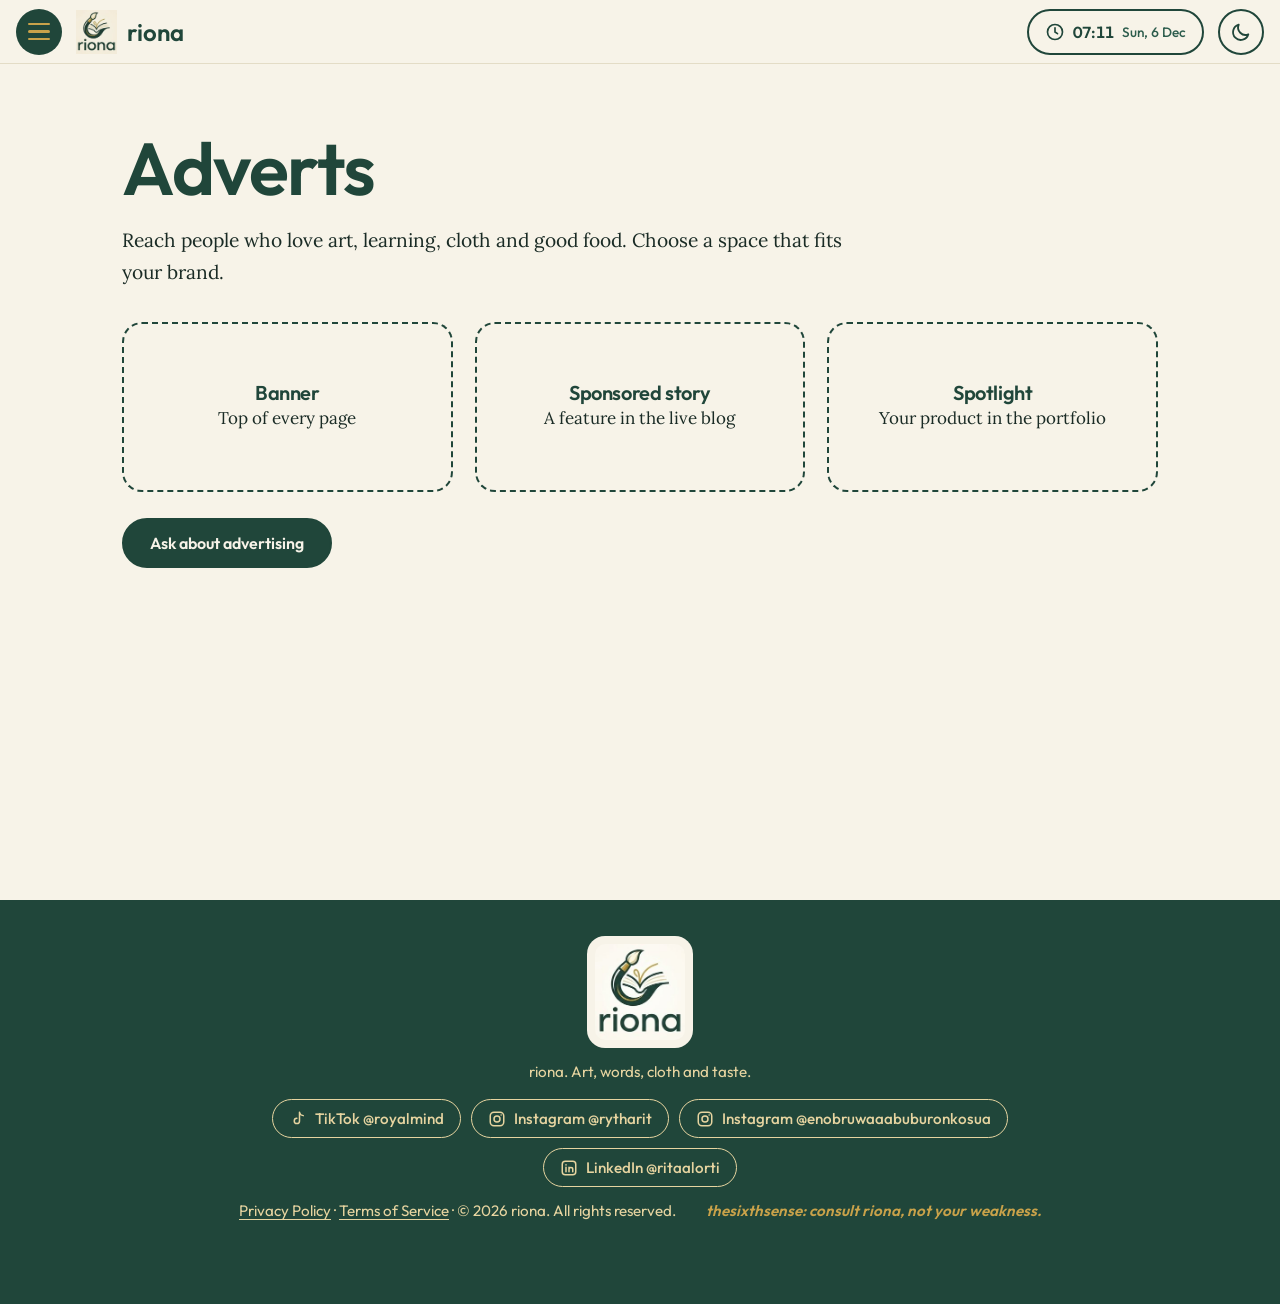
==== adverts.html @ 74b8e7fc "Add files via upload" ====
<!DOCTYPE html>
<html lang="en"><head><meta charset="utf-8">
<meta name="viewport" content="width=device-width, initial-scale=1, viewport-fit=cover">
<title>Adverts | riona</title>
<link rel="preconnect" href="https://fonts.googleapis.com"><link rel="preconnect" href="https://fonts.gstatic.com" crossorigin>
<link href="https://fonts.googleapis.com/css2?family=Outfit:wght@400;500;600;700&family=Lora:ital,wght@0,400;0,500;1,400&display=swap" rel="stylesheet">
<script>try{var t=localStorage.getItem("riona-theme")||(matchMedia("(prefers-color-scheme:dark)").matches?"dark":"light");document.documentElement.dataset.theme=t}catch(e){}</script>
<link rel="stylesheet" href="style.css"></head><body data-page="adverts"><header>
<button class="burger" id="bg" aria-label="Open menu" aria-expanded="false" aria-controls="nav"><i></i><i></i><i></i></button>
<a class="brand" href="index.html"><img src="assets/logo-mark.jpg" alt="">riona</a>
<button class="hclock" id="wc" aria-expanded="false" aria-controls="wp" aria-label="World date and time"><svg viewBox="0 0 24 24" aria-hidden="true"><circle cx="12" cy="12" r="9"/><path d="M12 7v5l3 2"/></svg><span id="ht"></span><span class="hd" id="hd"></span></button>
<button class="tmode" id="tm" aria-label="Switch to dark mode"><svg class="moon" viewBox="0 0 24 24" aria-hidden="true"><path d="M20 14.5A8 8 0 0 1 9.5 4 8.5 8.5 0 1 0 20 14.5Z"/></svg><svg class="sun" viewBox="0 0 24 24" aria-hidden="true"><circle cx="12" cy="12" r="4"/><path d="M12 2v2M12 20v2M2 12h2M20 12h2M4.9 4.9l1.4 1.4M17.7 17.7l1.4 1.4M4.9 19.1l1.4-1.4M17.7 6.3l1.4-1.4"/></svg></button>
</header>
<aside class="wpanel" id="wp" aria-label="World date and time"><h2>The world, right now</h2><div class="you"><span class="big" id="yt"></span><span class="meta" id="yd"></span></div><div class="cities" id="cg"></div></aside>

<nav id="nav" aria-label="Main menu"><div class="wrap">
<a href="index.html">Home</a>
<small>Learn and make</small>
<a href="art-education.html">Art &amp; education</a><a href="portfolio.html">Portfolio</a>
<small>Cloth and table</small>
<a href="textiles.html">Textiles</a><a href="food.html">Food &amp; delicacies</a>
<small>Stories and spirit</small>
<a href="live-blog.html">Live blog</a><a href="motivations.html">Motivations</a><a href="ai-content.html">AI content</a>
<small>Work with riona</small>
<a href="adverts.html">Adverts</a><a href="feedback.html">Feedback</a>
</div></nav>
<main><section class="view on" id="adverts"><div class="in"><h1>Adverts</h1>
<p class="lede">Reach people who love art, learning, cloth and good food. Choose a space that fits your brand.</p>
<div class="grid"><div class="ad"><div><h3>Banner</h3><p>Top of every page</p></div></div>
<div class="ad"><div><h3>Sponsored story</h3><p>A feature in the live blog</p></div></div>
<div class="ad"><div><h3>Spotlight</h3><p>Your product in the portfolio</p></div></div></div>
<div class="row"><a class="btn" href="feedback.html">Ask about advertising</a></div></div></section></main></main>
<footer><img src="assets/logo-mark.jpg" alt="riona logo"><p>riona. Art, words, cloth and taste.</p>
<div class="social" aria-label="Find us online"><a href="https://www.tiktok.com/@royalmind" target="_blank" rel="noopener noreferrer"><svg viewBox="0 0 24 24" aria-hidden="true"><path d="M14 3v11.5a3.5 3.5 0 1 1-3.5-3.5M14 3c.4 2.6 2 4.2 5 4.5"/></svg>TikTok @royalmind</a><a href="https://www.instagram.com/rytharit/" target="_blank" rel="noopener noreferrer"><svg viewBox="0 0 24 24" aria-hidden="true"><rect x="3" y="3" width="18" height="18" rx="5"/><circle cx="12" cy="12" r="4"/><path d="M17.5 6.5h.01"/></svg>Instagram @rytharit</a><a href="https://www.instagram.com/enobruwaaabuburonkosua/" target="_blank" rel="noopener noreferrer"><svg viewBox="0 0 24 24" aria-hidden="true"><rect x="3" y="3" width="18" height="18" rx="5"/><circle cx="12" cy="12" r="4"/><path d="M17.5 6.5h.01"/></svg>Instagram @enobruwaaabuburonkosua</a><a href="https://www.linkedin.com/in/ritaalorti" target="_blank" rel="noopener noreferrer"><svg viewBox="0 0 24 24" aria-hidden="true"><rect x="3" y="3" width="18" height="18" rx="4"/><path d="M8 11v6M8 7.5v.5M12 17v-6M12 13.5c0-3 5-3 5 0V17"/></svg>LinkedIn @ritaalorti</a></div>
<div class="fbar"><span><a href="privacy.html">Privacy Policy</a> &middot; <a href="terms.html">Terms of Service</a> &middot; &copy; 2026 riona. All rights reserved.</span><span class="sig">thesixthsense: consult riona, not your weakness.</span></div></footer>
<script src="script.js"></script></body></html>
---- style.css ----
:root{--green:#20463a;--green2:#2c5c4c;--gold:#c9a24a;--gold2:#e6d4a0;--cream:#f7f3e8;--paper:#fcfaf3;--ink:#1a2b25;color-scheme:light;
--sans:'Outfit',system-ui,sans-serif;--serif:'Lora',Georgia,serif}
*{box-sizing:border-box;margin:0}
html{scroll-behavior:smooth;scroll-padding-top:calc(72px + env(safe-area-inset-top,0px))}
body{background:var(--bg);color:var(--ink);font:17px/1.65 var(--serif);padding-top:env(safe-area-inset-top,0px);padding-bottom:env(safe-area-inset-bottom,0px)}
h1,h2,h3,.sans{font-family:var(--sans);color:var(--gt);letter-spacing:-.02em;line-height:1.1}
h1{font-size:clamp(2.4rem,7vw,4.6rem);font-weight:600}h2{font-size:clamp(1.9rem,4.5vw,3rem);font-weight:600}h3{font-size:1.25rem;font-weight:600}
p{max-width:62ch}a{color:inherit}
:focus-visible{outline:3px solid var(--gold);outline-offset:3px}
header{position:fixed;inset:0 0 auto 0;z-index:20;height:calc(64px + env(safe-area-inset-top,0px));padding-top:env(safe-area-inset-top,0px);background:var(--hbg);backdrop-filter:blur(8px);border-bottom:1px solid var(--line);display:flex;align-items:center;gap:14px;padding-inline:max(16px,env(safe-area-inset-left,0px)) 16px}
.burger{width:46px;height:46px;border:0;border-radius:50%;background:var(--green);cursor:pointer;display:grid;place-content:center;gap:5px}
.burger i{display:block;width:22px;height:2.5px;background:var(--gold);border-radius:2px;transition:.25s}
.burger[aria-expanded=true] i:nth-child(1){transform:translateY(7.5px) rotate(45deg)}.burger[aria-expanded=true] i:nth-child(2){opacity:0}.burger[aria-expanded=true] i:nth-child(3){transform:translateY(-7.5px) rotate(-45deg)}
.brand{display:flex;align-items:center;gap:10px;text-decoration:none;font:600 1.5rem var(--sans);color:var(--gt)}
.brand img{height:44px;mix-blend-mode:multiply}
nav{position:fixed;inset:0;z-index:15;background:var(--green);color:var(--cream);padding:calc(86px + env(safe-area-inset-top,0px)) 24px 32px;overflow:auto;transform:translateX(-102%);transition:transform .45s cubic-bezier(.7,0,.2,1);visibility:hidden}
nav.open{transform:none;visibility:visible}
nav .wrap{max-width:760px;margin:auto;display:grid;gap:6px}
nav small{font:500 .95rem var(--sans);color:var(--gold);margin:18px 0 2px;display:block}
nav a{font:500 clamp(1.5rem,5vw,2.3rem) var(--sans);text-decoration:none;padding:4px 0;display:flex;align-items:center;gap:14px;color:var(--cream);width:max-content;max-width:100%}
nav a::before{content:"";width:0;height:3px;background:var(--gold);border-radius:3px;transition:width .25s}
nav a:hover::before,nav a[aria-current=page]::before{width:34px}
nav a[aria-current=page]{color:var(--gold2)}
main{min-height:100vh}
.view{display:none;padding:calc(64px + env(safe-area-inset-top,0px)) 0 0}.view.on{display:block}
.in{max-width:1080px;margin:auto;padding:64px 22px}
.lede{font-size:1.2rem;margin-top:16px}
.hero{display:grid;grid-template-columns:1.05fr 1fr;gap:20px;align-items:center;min-height:calc(100vh - 64px)}
.hero .logo{width:100%;mix-blend-mode:multiply}
.btn{display:inline-block;font:600 1rem var(--sans);padding:13px 26px;border-radius:40px;background:var(--green);color:var(--cream);border:2px solid var(--green);text-decoration:none;cursor:pointer;transition:.2s}
.btn:hover{background:var(--gold);border-color:var(--gold);color:var(--green)}
.btn.o{background:none;color:var(--gt)}.btn.o:hover{background:var(--green);color:var(--cream)}
.row{display:flex;gap:12px;flex-wrap:wrap;margin-top:26px}
.paths{display:grid;gap:0;margin-top:36px}
.paths a{display:grid;grid-template-columns:minmax(150px,230px) 1fr auto;gap:16px;align-items:baseline;padding:20px 4px;border-top:1.5px solid var(--gt);text-decoration:none;transition:.25s}
.paths a:last-child{border-bottom:1.5px solid var(--gt)}
.paths a:hover{background:var(--green);color:var(--cream);padding-inline:18px}
.paths a:hover b,.paths a:hover span{color:var(--gold)}
.paths b{font:600 1.35rem var(--sans);color:var(--gt)}.paths span{font:500 1.1rem var(--sans);color:var(--gold)}
.band{background:var(--green);color:var(--cream)}.band h2,.band h3{color:var(--cream)}.band .lede{color:var(--gold2)}
.gold{background:var(--gold);color:var(--green);--gt:#20463a;--g2t:#2c5c4c}
.swoosh{display:block;width:100%;height:70px;margin-bottom:-1px}
.grid{display:grid;grid-template-columns:repeat(auto-fit,minmax(240px,1fr));gap:22px;margin-top:34px}
.box{background:var(--paper);border:1.5px solid var(--gt);border-radius:26px 26px 26px 4px;padding:24px}
.box p{margin-top:8px;font-size:.98rem}
.pill{display:inline-block;font:500 .85rem var(--sans);padding:3px 12px;border-radius:20px;background:var(--gold2);color:var(--green);margin-bottom:10px}
.chips{display:flex;gap:10px;flex-wrap:wrap;margin-top:28px}
.chip{font:500 .98rem var(--sans);padding:8px 18px;border-radius:30px;border:1.5px solid var(--gt);background:none;color:var(--gt);cursor:pointer}
.chip[aria-pressed=true]{background:var(--green);color:var(--gold)}
.tile{aspect-ratio:1;border-radius:4px 40px 4px 40px;display:flex;align-items:flex-end;padding:18px;font:600 1.15rem var(--sans);color:var(--cream);position:relative;overflow:hidden}
.tile.hide{display:none}
.t1{background:radial-gradient(circle at 70% 30%,var(--gold) 0 18%,transparent 19%),var(--green)}
.t2{background:repeating-linear-gradient(45deg,var(--green) 0 14px,var(--green2) 14px 28px)}
.t3{background:radial-gradient(circle at 30% 70%,var(--gold2) 0 22%,transparent 23%),var(--gold);color:var(--green)}
.t4{background:linear-gradient(135deg,var(--gold) 0 50%,var(--green) 50%)}
.t5{background:repeating-linear-gradient(90deg,var(--gold) 0 10px,var(--green) 10px 30px,var(--gold2) 30px 36px,var(--green) 36px 56px)}
.t6{background:radial-gradient(ellipse at 50% 120%,var(--gold) 0 40%,transparent 41%),var(--green2)}
.sw{height:150px;border-radius:20px 20px 4px 4px}
.live{display:inline-flex;align-items:center;gap:8px;font:600 .95rem var(--sans);color:var(--green);background:var(--gold2);padding:5px 14px;border-radius:30px}
.live::before{content:"";width:10px;height:10px;border-radius:50%;background:#c0392b;animation:p 1.4s infinite}
@keyframes p{50%{opacity:.25;transform:scale(1.5)}}
.post{border-left:4px solid var(--gold);padding:4px 0 4px 20px;margin-top:26px}
.post time{font:500 .9rem var(--sans);color:var(--g2t)}.post p{margin-top:4px}
input,textarea{width:100%;font:inherit;padding:13px 16px;border:1.5px solid var(--gt);border-radius:14px;background:var(--paper);color:var(--ink);margin-top:10px}
label{font:500 1rem var(--sans);color:var(--gt);display:block;margin-top:18px}
.stars{display:flex;gap:6px;margin-top:10px}.stars button{font-size:2rem;line-height:1;background:none;border:0;cursor:pointer;color:#cdbf94}.stars button.on{color:var(--gold)}
.quote{font:500 clamp(1.7rem,4.6vw,3.1rem)/1.2 var(--sans);color:var(--cream);max-width:20ch;min-height:5.5em;margin-top:12px}
.out{margin-top:22px;font:500 1.2rem/1.5 var(--serif);font-style:italic;max-width:56ch}
select{font:inherit;padding:12px 16px;border:1.5px solid var(--gt);border-radius:14px;background:var(--paper);color:var(--ink)}
.ad{border:2px dashed var(--gt);border-radius:20px;padding:28px;display:grid;place-items:center;text-align:center;min-height:170px}
footer{background:var(--green);color:var(--gold2);text-align:center;padding:36px 22px calc(36px + env(safe-area-inset-bottom,0px));font:400 .95rem var(--sans)}
footer img{height:112px;width:auto;border-radius:18px;background:var(--cream);padding:8px;margin-bottom:10px}
@media(max-width:760px){.hero{grid-template-columns:1fr;text-align:left;padding-top:20px}.hero .logo{order:-1;max-width:420px}.paths a{grid-template-columns:1fr auto}.paths a p{grid-column:1/-1}}
@media(prefers-reduced-motion:reduce){*{animation:none!important;transition:none!important;scroll-behavior:auto!important}}

.prod{background:var(--paper);border:1.5px solid var(--gt);border-radius:26px 26px 26px 4px;overflow:hidden;display:flex;flex-direction:column}
.prod .sw{border-radius:0;height:120px}.prod div.b{padding:18px 20px 20px;display:grid;gap:6px;flex:1;align-content:start}
.prod .pr{font:600 1.2rem var(--sans);color:var(--g2t)}.prod p{font-size:.95rem}.prod .btn{margin-top:8px;padding:10px 20px;font-size:.95rem;justify-self:start}
.shop{margin-top:56px}.shop h2{font-size:clamp(1.6rem,3.5vw,2.2rem)}
#cartbtn{position:fixed;right:max(16px,env(safe-area-inset-right,0px));bottom:calc(16px + env(safe-area-inset-bottom,0px));z-index:12;border:0;border-radius:40px;background:var(--gold);color:var(--gt);font:600 1rem var(--sans);padding:14px 22px;cursor:pointer;box-shadow:0 6px 20px rgba(32,70,58,.35)}
#cart{position:fixed;inset:0 0 0 auto;width:min(420px,100%);z-index:30;background:var(--paper);border-left:3px solid var(--gt);padding:calc(24px + env(safe-area-inset-top,0px)) 22px 24px;transform:translateX(104%);transition:transform .35s;overflow:auto;visibility:hidden}
#cart.open{transform:none;visibility:visible}
#cart li{list-style:none;display:flex;justify-content:space-between;gap:10px;padding:10px 0;border-bottom:1px solid var(--line);font:500 1rem var(--sans)}
#cart li button{border:0;background:none;color:var(--gt);cursor:pointer;font:600 1rem var(--sans)}
#cart ul{padding:0;margin:16px 0}.tot{font:600 1.3rem var(--sans);color:var(--gt);margin-bottom:16px}

.vid{margin-top:34px;max-width:900px}.vid video{width:100%;display:block;border-radius:26px 26px 26px 4px;border:3px solid var(--gt);background:var(--green);aspect-ratio:16/9}
.vid .cap{font-weight:500;color:var(--g2t);margin-top:10px;font-size:.98rem}

.feature{display:grid;grid-template-columns:1fr 1fr;gap:34px;align-items:center;margin-top:40px;padding:26px;background:var(--paper);border:2px solid var(--gt);border-radius:34px 34px 34px 6px}
.feature figure{margin:0}.feature img{width:100%;height:auto;display:block;border-radius:22px;border:1.5px solid var(--line);background:#fff}
.feature h2{margin:4px 0 4px}.feature .by{font-weight:600;color:var(--gold);margin-bottom:14px;filter:brightness(.8)}
.feature blockquote{font:italic 1.15rem/1.5 var(--serif);border-left:4px solid var(--gold);padding-left:16px;margin:0 0 16px;color:var(--gt)}
.feature p+p{margin-top:12px}
@media(max-width:760px){.feature{grid-template-columns:1fr;padding:18px}}

.strip{height:16px;margin:26px 0 22px;border-radius:3px;background:repeating-linear-gradient(90deg,var(--green) 0 36px,var(--gold) 36px 48px,#7a1f1f 48px 60px,var(--gold) 60px 72px,var(--green) 72px 108px,var(--cream) 108px 114px)}
.strip.thin{height:8px;margin:30px 0 0}
.manifesto{font-weight:600;font-size:clamp(2rem,6vw,4rem);line-height:1.05;letter-spacing:-.03em;color:var(--gt);margin-bottom:18px}
.manifesto em{font-style:normal;color:var(--gold);filter:brightness(.82);border-bottom:6px solid #7a1f1f;padding-bottom:2px}
.manifesto.sm{font-size:clamp(1.3rem,2.6vw,1.7rem);line-height:1.2;margin:6px 0 14px;letter-spacing:-.02em}.manifesto.sm em{border-bottom-width:4px}
.strip{margin-bottom:0}
.feature.rev figure{order:2}.feature.rev img{max-height:640px;object-fit:cover;object-position:top}
@media(max-width:760px){.feature.rev figure{order:0}}

/* animated tagline */
.tag{background:var(--green);color:var(--cream);overflow:hidden;position:relative}
.tag::before,.tag::after{content:"";position:absolute;left:50%;top:50%;border-radius:50%;pointer-events:none}
.tag::before{width:560px;height:560px;margin:-280px 0 0 -280px;border:2px dashed rgba(201,162,74,.35);animation:spin 70s linear infinite}
.tag::after{width:380px;height:380px;margin:-190px 0 0 -190px;border:1.5px solid rgba(230,212,160,.25);animation:spin 45s linear infinite reverse}
.tag .in{position:relative;text-align:center;padding:92px 22px;z-index:1}
.tagline{display:flex;justify-content:center;align-items:flex-end;gap:clamp(20px,6vw,70px);flex-wrap:wrap}
.tagline .w{display:grid;justify-items:center;gap:14px}
.tagline svg{width:clamp(72px,12vw,118px);height:auto;overflow:visible}
.tagline b{font:600 clamp(2.2rem,7vw,4.6rem)/1 var(--sans);letter-spacing:-.03em;color:var(--cream)}
.tagline .w:nth-child(3) b{color:var(--gold)}
.tag .sub{font:500 clamp(1.2rem,3vw,1.9rem)/1.35 var(--sans);color:var(--gold2);margin:34px auto 0;max-width:30ch}
.tag .sub em{font-style:normal;color:var(--gold);position:relative;white-space:nowrap}
.tag .sub em::after{content:"";position:absolute;left:0;right:0;bottom:-7px;height:4px;border-radius:3px;background:var(--gold);transform:scaleX(0);transform-origin:left}
.tag svg .g{stroke:var(--gold);stroke-width:7;stroke-linecap:round;fill:none}
.tag svg .cr{fill:var(--cream)}.tag svg .pet{fill:var(--gold)}
.tag svg .pg{fill:var(--cream);stroke:var(--gold);stroke-width:3;stroke-linejoin:round}
.js .tag .rv{opacity:0;transform:translateY(28px)}
.js .tag .d{stroke-dasharray:1;stroke-dashoffset:1}
.js .tag .pop,.js .tag .pet{transform:scale(0);transform-box:fill-box;transform-origin:50% 100%}
.js .tag .pop{transform-origin:50% 50%}
.js .tag .pg{transform:scaleX(0);transform-box:fill-box}
.js .tag .pg.l{transform-origin:100% 50%}.js .tag .pg.r{transform-origin:0 50%}
.js .tag.go .rv{animation:rise .9s cubic-bezier(.2,.7,.2,1) forwards;animation-delay:calc(var(--d,0)*1ms)}
.js .tag.go .d{animation:draw 1s ease-in-out forwards;animation-delay:calc(var(--d,0)*1ms)}
.js .tag.go .pop,.js .tag.go .pet{animation:pop .6s cubic-bezier(.3,1.5,.5,1) forwards;animation-delay:calc(var(--d,0)*1ms)}
.js .tag.go .pg{animation:page .7s cubic-bezier(.2,.8,.3,1) forwards;animation-delay:calc(var(--d,0)*1ms)}
.js .tag.go .sub em::after{animation:under .8s ease forwards 2.4s}
.js .tag.go .bloom{transform-origin:50% 100%;animation:sway 4.5s ease-in-out 3s infinite alternate}
@keyframes rise{to{opacity:1;transform:none}}@keyframes draw{to{stroke-dashoffset:0}}@keyframes pop{to{transform:scale(1)}}
@keyframes page{to{transform:scaleX(1)}}@keyframes under{to{transform:scaleX(1)}}@keyframes spin{to{transform:rotate(360deg)}}
@keyframes sway{from{transform:rotate(-4deg)}to{transform:rotate(4deg)}}
/* hero entrance */
.js .hero>div>*,.js .hero .logo{opacity:0;transform:translateY(22px);animation:rise .9s cubic-bezier(.2,.7,.2,1) forwards}
.js .hero>div>*:nth-child(1){animation-delay:.1s}.js .hero>div>*:nth-child(2){animation-delay:.3s}.js .hero>div>*:nth-child(3){animation-delay:.5s}.js .hero .logo{animation-delay:.35s}
@media(prefers-reduced-motion:reduce){.js .tag .rv,.js .hero>div>*,.js .hero .logo{opacity:1!important;transform:none!important}
.js .tag .d{stroke-dashoffset:0!important}.js .tag .pop,.js .tag .pet{transform:scale(1)!important}.js .tag .pg{transform:none!important}.js .tag .sub em::after{transform:none!important}}
.tag svg .gf{fill:var(--gold)}.tag svg .bp{stroke:var(--gold);stroke-width:2}.tag svg .dk{stroke:var(--green);stroke-width:2;fill:none}.tag svg .br.pop{transform-origin:50% 50%}

/* theme variables */
:root{--bg:#f7f3e8;--hbg:rgba(247,243,232,.94);--line:#e3dcc6;--gt:#20463a;--g2t:#2c5c4c}
:root[data-theme=dark]{color-scheme:dark;--bg:#101a16;--hbg:rgba(16,26,22,.94);--paper:#1a2923;--ink:#ebe6d6;--line:#2d4037;--gt:#e6d4a0;--g2t:#cdb877}
:root[data-theme=dark] .hero .logo,:root[data-theme=dark] .brand img{mix-blend-mode:normal;border-radius:22px}
:root[data-theme=dark] .brand img{border-radius:10px}
:root{transition:background-color .3s}body,header,.box,.prod,.feature,input,textarea{transition:background-color .3s,color .3s,border-color .3s}
.tmode{margin-left:auto;width:46px;height:46px;border-radius:50%;border:2px solid var(--gt);background:none;color:var(--gt);cursor:pointer;display:grid;place-items:center}
.tmode svg{width:22px;height:22px;fill:none;stroke:currentColor;stroke-width:2;stroke-linecap:round;stroke-linejoin:round}
.tmode .sun{display:none}:root[data-theme=dark] .tmode .sun{display:block}:root[data-theme=dark] .tmode .moon{display:none}
.tmode:hover{background:var(--gold);border-color:var(--gold);color:#20463a}
/* world clock */
.clock{background:var(--paper);border-top:1.5px solid var(--line)}.clock .in{padding:54px 22px}
.clock h2{font-size:clamp(1.6rem,3.5vw,2.2rem)}
.you{display:flex;flex-wrap:wrap;align-items:baseline;gap:6px 22px;margin-top:16px}
.you .big{font:600 clamp(2.4rem,7vw,3.8rem)/1 var(--sans);color:var(--gt);font-variant-numeric:tabular-nums;letter-spacing:-.02em}
.you .meta{font:500 1.05rem var(--sans);color:var(--g2t)}
.cities{display:grid;grid-template-columns:repeat(auto-fit,minmax(160px,1fr));gap:14px;margin-top:26px}
.city{border:1.5px solid var(--line);border-radius:18px 18px 18px 4px;padding:14px 16px;background:var(--bg)}
.city b{font:600 1.05rem var(--sans);color:var(--gt);display:block}
.city .t{font:600 1.6rem/1.2 var(--sans);color:var(--ink);font-variant-numeric:tabular-nums}
.city .d{font:500 .88rem var(--sans);color:var(--g2t);display:flex;align-items:center;gap:7px}
.city .d i{width:9px;height:9px;border-radius:50%;background:var(--gold)}.city.night .d i{background:transparent;border:2px solid var(--g2t);box-shadow:inset -3px -1px 0 var(--g2t)}
.feature .pair{display:grid;grid-template-columns:1fr 1fr;gap:12px;margin:0}
.pair div{text-align:center}.pair img{width:100%;height:auto;aspect-ratio:1;object-fit:cover;border:0;background:none;border-radius:0;filter:drop-shadow(0 6px 10px rgba(0,0,0,.28))}
.pair figcaption{font:500 .9rem var(--sans);color:var(--g2t);margin-top:4px}
@media(max-width:760px){.feature .pair{gap:8px}}

.hclock{margin-left:auto;display:flex;align-items:center;gap:8px;height:46px;padding:0 16px;border-radius:30px;border:2px solid var(--gt);background:none;color:var(--gt);cursor:pointer;font:600 1rem var(--sans);font-variant-numeric:tabular-nums}
.hclock svg{width:20px;height:20px;fill:none;stroke:currentColor;stroke-width:2;stroke-linecap:round}
.hclock .hd{font-weight:500;font-size:.85rem;color:var(--g2t)}.hclock:hover{background:var(--gold);border-color:var(--gold);color:#20463a}.hclock:hover .hd{color:#20463a}
.tmode{margin-left:0}
.wpanel{position:fixed;z-index:25;top:calc(70px + env(safe-area-inset-top,0px));right:max(12px,env(safe-area-inset-right,0px));width:min(440px,calc(100vw - 24px));max-height:calc(100vh - 92px);overflow:auto;background:var(--paper);border:2px solid var(--gt);border-radius:24px 24px 24px 6px;padding:18px 18px 20px;box-shadow:0 14px 40px rgba(0,0,0,.3);display:none}
.wpanel.open{display:block}.wpanel h2{font-size:1.3rem}.wpanel .you .big{font-size:2.3rem}.wpanel .you .meta{font-size:.95rem}
.wpanel .cities{grid-template-columns:1fr 1fr;margin-top:16px}.wpanel .city .t{font-size:1.3rem}
@media(max-width:560px){.hclock .hd{display:none}.hclock{padding:0 12px}}
.fbar{display:flex;justify-content:center;align-items:center;gap:8px 30px;flex-wrap:wrap;margin-top:14px;font:400 .95rem var(--sans)}
.fbar a{color:var(--gold2);text-underline-offset:3px}.fbar .sig{color:var(--gold);font-weight:600;font-style:italic}
.legal{max-width:760px}.legal h2{font-size:1.35rem;margin-top:30px}.legal p,.legal ul{margin-top:10px}.legal ul{padding-left:22px;max-width:62ch}.legal li{margin-top:6px}.upd{color:var(--g2t);margin-top:8px;font-weight:500}
footer p{margin-inline:auto}footer{padding-bottom:calc(84px + env(safe-area-inset-bottom,0px))}

/* social links */
.social{display:flex;flex-wrap:wrap;justify-content:center;gap:10px;margin:18px auto 4px;max-width:900px}
.social a{display:inline-flex;align-items:center;gap:8px;padding:9px 16px;border:1.5px solid var(--gold2);border-radius:30px;color:var(--gold2);text-decoration:none;font:500 .95rem var(--sans);transition:.2s}
.social a:hover{background:var(--gold);color:#20463a;border-color:var(--gold)}
.social svg{width:18px;height:18px;flex:none;fill:none;stroke:currentColor;stroke-width:2;stroke-linecap:round;stroke-linejoin:round}
/* animated motto */
.six{background:var(--gold);color:#20463a;overflow:hidden;text-align:center}.six .in{padding:84px 22px}
.eye{width:clamp(110px,18vw,150px);margin:0 auto 18px}.eye svg{width:100%;overflow:visible}
.eye .r{fill:none;stroke:#20463a;stroke-width:2;transform-origin:60px 60px;opacity:0}
.eye .lid{fill:none;stroke:#20463a;stroke-width:5;stroke-linecap:round;stroke-linejoin:round}
.eye .iris{fill:#20463a}.eye .pup{fill:var(--gold)}
.six .sw{font:700 clamp(2.4rem,9vw,6rem)/1 var(--sans);letter-spacing:-.04em;color:#20463a;display:flex;justify-content:center;flex-wrap:wrap}
.six .sw span{display:inline-block}
.six .mot{font:500 clamp(1.4rem,4vw,2.5rem)/1.3 var(--sans);margin:18px auto 0;max-width:24ch}
.six .mot em{font-style:normal;font-weight:700;position:relative;white-space:nowrap}
.six .mot em::after,.six .mot s::after{content:"";position:absolute;left:0;right:0;height:4px;background:#7a1f1f;border-radius:3px;transform:scaleX(0);transform-origin:left}
.six .mot em::after{bottom:-4px}.six .mot s{text-decoration:none;position:relative;white-space:nowrap}.six .mot s::after{top:52%;left:-3%;right:-3%}
.js .six .sw span,.js .six .rv{opacity:0;transform:translateY(34px)}
.js .six .lid{stroke-dasharray:1;stroke-dashoffset:1}
.js .six .iris,.js .six .pup{transform:scale(0);transform-box:fill-box;transform-origin:50% 50%}
.js .six.go .sw span,.js .six.go .rv{animation:rise .7s cubic-bezier(.2,.7,.2,1) forwards;animation-delay:calc(var(--d,0)*1ms)}
.js .six.go .lid{animation:draw 1.1s ease-in-out forwards}
.js .six.go .iris{animation:pop .6s cubic-bezier(.3,1.5,.5,1) 1s forwards}.js .six.go .pup{animation:pop .5s cubic-bezier(.3,1.5,.5,1) 1.3s forwards}
.js .six.go .r{animation:ring 3.2s ease-out infinite;animation-delay:calc(1.6s + var(--d,0)*1s)}
.js .six.go .mot em::after{animation:under .7s ease forwards 2.8s}.js .six.go .mot s::after{animation:under .6s ease forwards 3.3s}.js .six.go .mot s{animation:dim .6s ease forwards 3.3s}
@keyframes ring{0%{transform:scale(1);opacity:.7}100%{transform:scale(3.6);opacity:0}}@keyframes dim{to{opacity:.55}}
@media(prefers-reduced-motion:reduce){.js .six .sw span,.js .six .rv{opacity:1!important;transform:none!important}.js .six .lid{stroke-dashoffset:0!important}.js .six .iris,.js .six .pup{transform:none!important}.js .six .mot em::after,.js .six .mot s::after{transform:none!important}.js .six .r{display:none}}
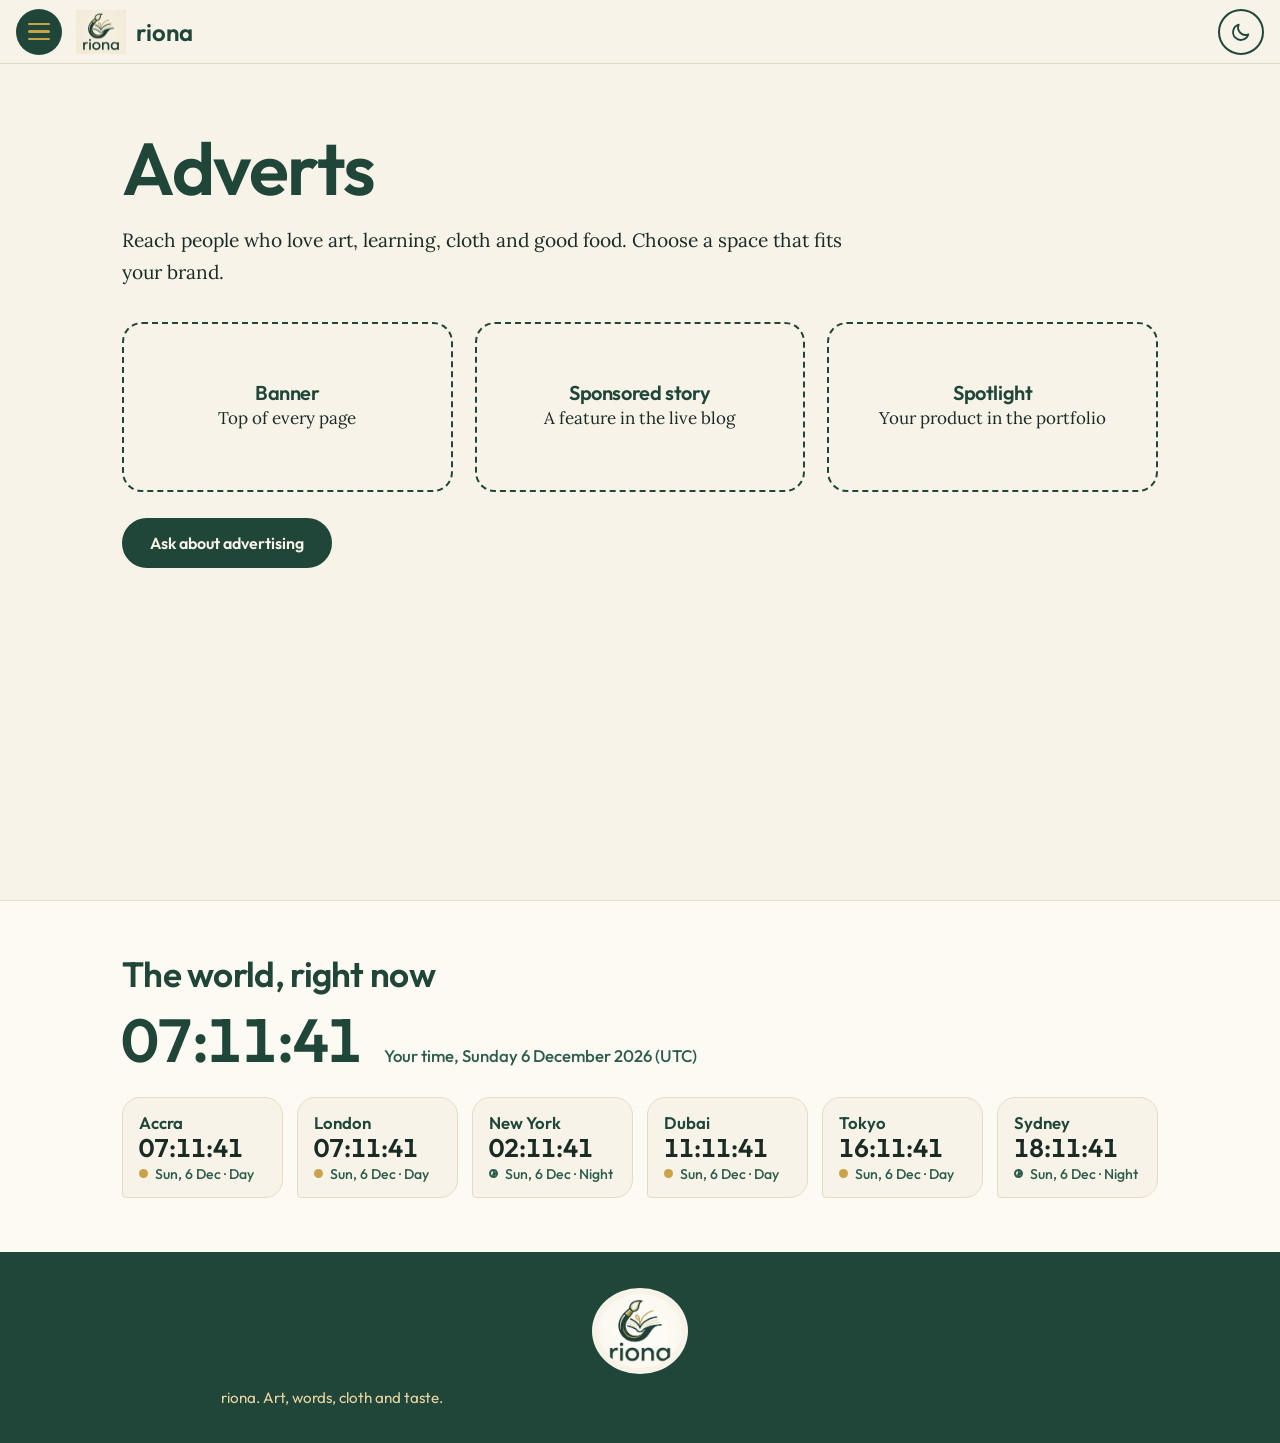
==== commit 9ec144a6: "Add files via upload" ====
--- a/adverts.html
+++ b/adverts.html
@@ -8,11 +8,8 @@
 <link rel="stylesheet" href="style.css"></head><body data-page="adverts"><header>
 <button class="burger" id="bg" aria-label="Open menu" aria-expanded="false" aria-controls="nav"><i></i><i></i><i></i></button>
 <a class="brand" href="index.html"><img src="assets/logo-mark.jpg" alt="">riona</a>
-<button class="hclock" id="wc" aria-expanded="false" aria-controls="wp" aria-label="World date and time"><svg viewBox="0 0 24 24" aria-hidden="true"><circle cx="12" cy="12" r="9"/><path d="M12 7v5l3 2"/></svg><span id="ht"></span><span class="hd" id="hd"></span></button>
 <button class="tmode" id="tm" aria-label="Switch to dark mode"><svg class="moon" viewBox="0 0 24 24" aria-hidden="true"><path d="M20 14.5A8 8 0 0 1 9.5 4 8.5 8.5 0 1 0 20 14.5Z"/></svg><svg class="sun" viewBox="0 0 24 24" aria-hidden="true"><circle cx="12" cy="12" r="4"/><path d="M12 2v2M12 20v2M2 12h2M20 12h2M4.9 4.9l1.4 1.4M17.7 17.7l1.4 1.4M4.9 19.1l1.4-1.4M17.7 6.3l1.4-1.4"/></svg></button>
 </header>
-<aside class="wpanel" id="wp" aria-label="World date and time"><h2>The world, right now</h2><div class="you"><span class="big" id="yt"></span><span class="meta" id="yd"></span></div><div class="cities" id="cg"></div></aside>
-
 <nav id="nav" aria-label="Main menu"><div class="wrap">
 <a href="index.html">Home</a>
 <small>Learn and make</small>
@@ -30,7 +27,6 @@
 <div class="ad"><div><h3>Sponsored story</h3><p>A feature in the live blog</p></div></div>
 <div class="ad"><div><h3>Spotlight</h3><p>Your product in the portfolio</p></div></div></div>
 <div class="row"><a class="btn" href="feedback.html">Ask about advertising</a></div></div></section></main></main>
-<footer><img src="assets/logo-mark.jpg" alt="riona logo"><p>riona. Art, words, cloth and taste.</p>
-<div class="social" aria-label="Find us online"><a href="https://www.tiktok.com/@royalmind" target="_blank" rel="noopener noreferrer"><svg viewBox="0 0 24 24" aria-hidden="true"><path d="M14 3v11.5a3.5 3.5 0 1 1-3.5-3.5M14 3c.4 2.6 2 4.2 5 4.5"/></svg>TikTok @royalmind</a><a href="https://www.instagram.com/rytharit/" target="_blank" rel="noopener noreferrer"><svg viewBox="0 0 24 24" aria-hidden="true"><rect x="3" y="3" width="18" height="18" rx="5"/><circle cx="12" cy="12" r="4"/><path d="M17.5 6.5h.01"/></svg>Instagram @rytharit</a><a href="https://www.instagram.com/enobruwaaabuburonkosua/" target="_blank" rel="noopener noreferrer"><svg viewBox="0 0 24 24" aria-hidden="true"><rect x="3" y="3" width="18" height="18" rx="5"/><circle cx="12" cy="12" r="4"/><path d="M17.5 6.5h.01"/></svg>Instagram @enobruwaaabuburonkosua</a><a href="https://www.linkedin.com/in/ritaalorti" target="_blank" rel="noopener noreferrer"><svg viewBox="0 0 24 24" aria-hidden="true"><rect x="3" y="3" width="18" height="18" rx="4"/><path d="M8 11v6M8 7.5v.5M12 17v-6M12 13.5c0-3 5-3 5 0V17"/></svg>LinkedIn @ritaalorti</a></div>
-<div class="fbar"><span><a href="privacy.html">Privacy Policy</a> &middot; <a href="terms.html">Terms of Service</a> &middot; &copy; 2026 riona. All rights reserved.</span><span class="sig">thesixthsense: consult riona, not your weakness.</span></div></footer>
+<section class="clock" aria-labelledby="clk"><div class="in"><h2 id="clk">The world, right now</h2><div class="you"><span class="big" id="yt"></span><span class="meta" id="yd"></span></div><div class="cities" id="cg"></div></div></section>
+<footer><img src="assets/logo-mark.jpg" alt="riona"><p>riona. Art, words, cloth and taste.</p></footer>
 <script src="script.js"></script></body></html>
--- a/style.css
+++ b/style.css
@@ -70,7 +70,7 @@
 select{font:inherit;padding:12px 16px;border:1.5px solid var(--gt);border-radius:14px;background:var(--paper);color:var(--ink)}
 .ad{border:2px dashed var(--gt);border-radius:20px;padding:28px;display:grid;place-items:center;text-align:center;min-height:170px}
 footer{background:var(--green);color:var(--gold2);text-align:center;padding:36px 22px calc(36px + env(safe-area-inset-bottom,0px));font:400 .95rem var(--sans)}
-footer img{height:112px;width:auto;border-radius:18px;background:var(--cream);padding:8px;margin-bottom:10px}
+footer img{height:86px;border-radius:50%;background:var(--cream);padding:6px;margin-bottom:10px}
 @media(max-width:760px){.hero{grid-template-columns:1fr;text-align:left;padding-top:20px}.hero .logo{order:-1;max-width:420px}.paths a{grid-template-columns:1fr auto}.paths a p{grid-column:1/-1}}
 @media(prefers-reduced-motion:reduce){*{animation:none!important;transition:none!important;scroll-behavior:auto!important}}
 
@@ -169,44 +169,3 @@
 .pair div{text-align:center}.pair img{width:100%;height:auto;aspect-ratio:1;object-fit:cover;border:0;background:none;border-radius:0;filter:drop-shadow(0 6px 10px rgba(0,0,0,.28))}
 .pair figcaption{font:500 .9rem var(--sans);color:var(--g2t);margin-top:4px}
 @media(max-width:760px){.feature .pair{gap:8px}}
-
-.hclock{margin-left:auto;display:flex;align-items:center;gap:8px;height:46px;padding:0 16px;border-radius:30px;border:2px solid var(--gt);background:none;color:var(--gt);cursor:pointer;font:600 1rem var(--sans);font-variant-numeric:tabular-nums}
-.hclock svg{width:20px;height:20px;fill:none;stroke:currentColor;stroke-width:2;stroke-linecap:round}
-.hclock .hd{font-weight:500;font-size:.85rem;color:var(--g2t)}.hclock:hover{background:var(--gold);border-color:var(--gold);color:#20463a}.hclock:hover .hd{color:#20463a}
-.tmode{margin-left:0}
-.wpanel{position:fixed;z-index:25;top:calc(70px + env(safe-area-inset-top,0px));right:max(12px,env(safe-area-inset-right,0px));width:min(440px,calc(100vw - 24px));max-height:calc(100vh - 92px);overflow:auto;background:var(--paper);border:2px solid var(--gt);border-radius:24px 24px 24px 6px;padding:18px 18px 20px;box-shadow:0 14px 40px rgba(0,0,0,.3);display:none}
-.wpanel.open{display:block}.wpanel h2{font-size:1.3rem}.wpanel .you .big{font-size:2.3rem}.wpanel .you .meta{font-size:.95rem}
-.wpanel .cities{grid-template-columns:1fr 1fr;margin-top:16px}.wpanel .city .t{font-size:1.3rem}
-@media(max-width:560px){.hclock .hd{display:none}.hclock{padding:0 12px}}
-.fbar{display:flex;justify-content:center;align-items:center;gap:8px 30px;flex-wrap:wrap;margin-top:14px;font:400 .95rem var(--sans)}
-.fbar a{color:var(--gold2);text-underline-offset:3px}.fbar .sig{color:var(--gold);font-weight:600;font-style:italic}
-.legal{max-width:760px}.legal h2{font-size:1.35rem;margin-top:30px}.legal p,.legal ul{margin-top:10px}.legal ul{padding-left:22px;max-width:62ch}.legal li{margin-top:6px}.upd{color:var(--g2t);margin-top:8px;font-weight:500}
-footer p{margin-inline:auto}footer{padding-bottom:calc(84px + env(safe-area-inset-bottom,0px))}
-
-/* social links */
-.social{display:flex;flex-wrap:wrap;justify-content:center;gap:10px;margin:18px auto 4px;max-width:900px}
-.social a{display:inline-flex;align-items:center;gap:8px;padding:9px 16px;border:1.5px solid var(--gold2);border-radius:30px;color:var(--gold2);text-decoration:none;font:500 .95rem var(--sans);transition:.2s}
-.social a:hover{background:var(--gold);color:#20463a;border-color:var(--gold)}
-.social svg{width:18px;height:18px;flex:none;fill:none;stroke:currentColor;stroke-width:2;stroke-linecap:round;stroke-linejoin:round}
-/* animated motto */
-.six{background:var(--gold);color:#20463a;overflow:hidden;text-align:center}.six .in{padding:84px 22px}
-.eye{width:clamp(110px,18vw,150px);margin:0 auto 18px}.eye svg{width:100%;overflow:visible}
-.eye .r{fill:none;stroke:#20463a;stroke-width:2;transform-origin:60px 60px;opacity:0}
-.eye .lid{fill:none;stroke:#20463a;stroke-width:5;stroke-linecap:round;stroke-linejoin:round}
-.eye .iris{fill:#20463a}.eye .pup{fill:var(--gold)}
-.six .sw{font:700 clamp(2.4rem,9vw,6rem)/1 var(--sans);letter-spacing:-.04em;color:#20463a;display:flex;justify-content:center;flex-wrap:wrap}
-.six .sw span{display:inline-block}
-.six .mot{font:500 clamp(1.4rem,4vw,2.5rem)/1.3 var(--sans);margin:18px auto 0;max-width:24ch}
-.six .mot em{font-style:normal;font-weight:700;position:relative;white-space:nowrap}
-.six .mot em::after,.six .mot s::after{content:"";position:absolute;left:0;right:0;height:4px;background:#7a1f1f;border-radius:3px;transform:scaleX(0);transform-origin:left}
-.six .mot em::after{bottom:-4px}.six .mot s{text-decoration:none;position:relative;white-space:nowrap}.six .mot s::after{top:52%;left:-3%;right:-3%}
-.js .six .sw span,.js .six .rv{opacity:0;transform:translateY(34px)}
-.js .six .lid{stroke-dasharray:1;stroke-dashoffset:1}
-.js .six .iris,.js .six .pup{transform:scale(0);transform-box:fill-box;transform-origin:50% 50%}
-.js .six.go .sw span,.js .six.go .rv{animation:rise .7s cubic-bezier(.2,.7,.2,1) forwards;animation-delay:calc(var(--d,0)*1ms)}
-.js .six.go .lid{animation:draw 1.1s ease-in-out forwards}
-.js .six.go .iris{animation:pop .6s cubic-bezier(.3,1.5,.5,1) 1s forwards}.js .six.go .pup{animation:pop .5s cubic-bezier(.3,1.5,.5,1) 1.3s forwards}
-.js .six.go .r{animation:ring 3.2s ease-out infinite;animation-delay:calc(1.6s + var(--d,0)*1s)}
-.js .six.go .mot em::after{animation:under .7s ease forwards 2.8s}.js .six.go .mot s::after{animation:under .6s ease forwards 3.3s}.js .six.go .mot s{animation:dim .6s ease forwards 3.3s}
-@keyframes ring{0%{transform:scale(1);opacity:.7}100%{transform:scale(3.6);opacity:0}}@keyframes dim{to{opacity:.55}}
-@media(prefers-reduced-motion:reduce){.js .six .sw span,.js .six .rv{opacity:1!important;transform:none!important}.js .six .lid{stroke-dashoffset:0!important}.js .six .iris,.js .six .pup{transform:none!important}.js .six .mot em::after,.js .six .mot s::after{transform:none!important}.js .six .r{display:none}}
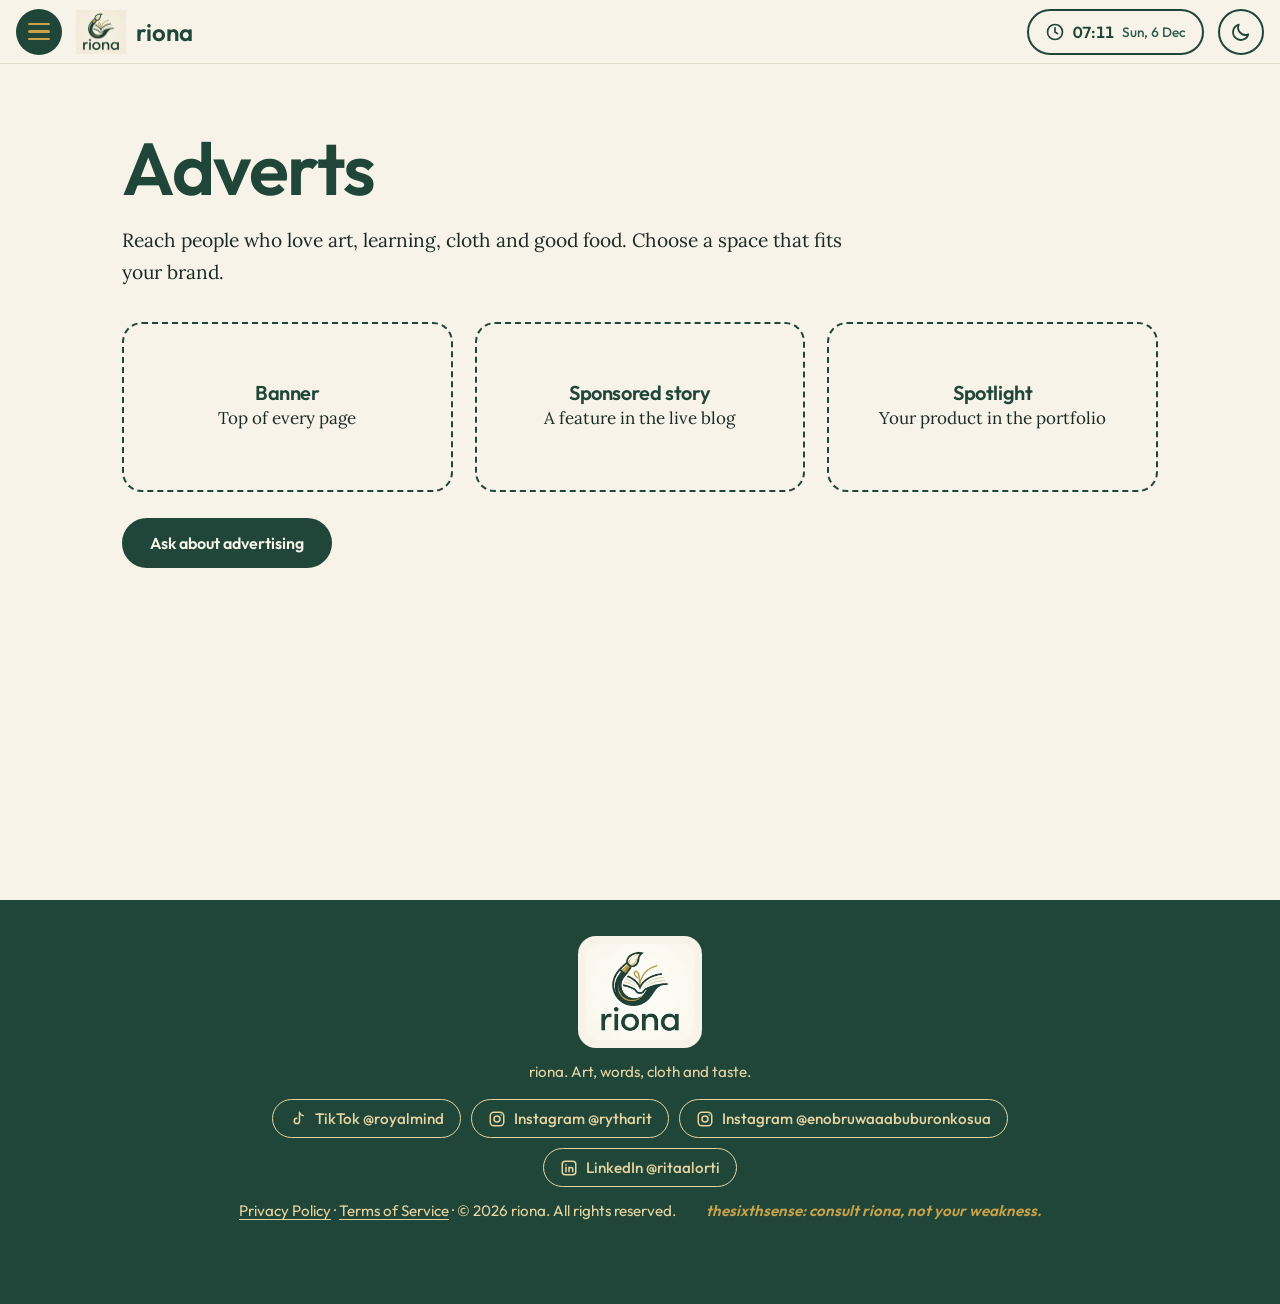
==== commit de72392f: "Add files via upload" ====
--- a/adverts.html
+++ b/adverts.html
@@ -8,8 +8,11 @@
 <link rel="stylesheet" href="style.css"></head><body data-page="adverts"><header>
 <button class="burger" id="bg" aria-label="Open menu" aria-expanded="false" aria-controls="nav"><i></i><i></i><i></i></button>
 <a class="brand" href="index.html"><img src="assets/logo-mark.jpg" alt="">riona</a>
+<button class="hclock" id="wc" aria-expanded="false" aria-controls="wp" aria-label="World date and time"><svg viewBox="0 0 24 24" aria-hidden="true"><circle cx="12" cy="12" r="9"/><path d="M12 7v5l3 2"/></svg><span id="ht"></span><span class="hd" id="hd"></span></button>
 <button class="tmode" id="tm" aria-label="Switch to dark mode"><svg class="moon" viewBox="0 0 24 24" aria-hidden="true"><path d="M20 14.5A8 8 0 0 1 9.5 4 8.5 8.5 0 1 0 20 14.5Z"/></svg><svg class="sun" viewBox="0 0 24 24" aria-hidden="true"><circle cx="12" cy="12" r="4"/><path d="M12 2v2M12 20v2M2 12h2M20 12h2M4.9 4.9l1.4 1.4M17.7 17.7l1.4 1.4M4.9 19.1l1.4-1.4M17.7 6.3l1.4-1.4"/></svg></button>
 </header>
+<aside class="wpanel" id="wp" aria-label="World date and time"><h2>The world, right now</h2><div class="you"><span class="big" id="yt"></span><span class="meta" id="yd"></span></div><div class="cities" id="cg"></div></aside>
+
 <nav id="nav" aria-label="Main menu"><div class="wrap">
 <a href="index.html">Home</a>
 <small>Learn and make</small>
@@ -27,6 +30,7 @@
 <div class="ad"><div><h3>Sponsored story</h3><p>A feature in the live blog</p></div></div>
 <div class="ad"><div><h3>Spotlight</h3><p>Your product in the portfolio</p></div></div></div>
 <div class="row"><a class="btn" href="feedback.html">Ask about advertising</a></div></div></section></main></main>
-<section class="clock" aria-labelledby="clk"><div class="in"><h2 id="clk">The world, right now</h2><div class="you"><span class="big" id="yt"></span><span class="meta" id="yd"></span></div><div class="cities" id="cg"></div></div></section>
-<footer><img src="assets/logo-mark.jpg" alt="riona"><p>riona. Art, words, cloth and taste.</p></footer>
+<footer><img src="assets/logo-mark.jpg" alt="riona logo"><p>riona. Art, words, cloth and taste.</p>
+<div class="social" aria-label="Find us online"><a href="https://www.tiktok.com/@royalmind" target="_blank" rel="noopener noreferrer"><svg viewBox="0 0 24 24" aria-hidden="true"><path d="M14 3v11.5a3.5 3.5 0 1 1-3.5-3.5M14 3c.4 2.6 2 4.2 5 4.5"/></svg>TikTok @royalmind</a><a href="https://www.instagram.com/rytharit/" target="_blank" rel="noopener noreferrer"><svg viewBox="0 0 24 24" aria-hidden="true"><rect x="3" y="3" width="18" height="18" rx="5"/><circle cx="12" cy="12" r="4"/><path d="M17.5 6.5h.01"/></svg>Instagram @rytharit</a><a href="https://www.instagram.com/enobruwaaabuburonkosua/" target="_blank" rel="noopener noreferrer"><svg viewBox="0 0 24 24" aria-hidden="true"><rect x="3" y="3" width="18" height="18" rx="5"/><circle cx="12" cy="12" r="4"/><path d="M17.5 6.5h.01"/></svg>Instagram @enobruwaaabuburonkosua</a><a href="https://www.linkedin.com/in/ritaalorti" target="_blank" rel="noopener noreferrer"><svg viewBox="0 0 24 24" aria-hidden="true"><rect x="3" y="3" width="18" height="18" rx="4"/><path d="M8 11v6M8 7.5v.5M12 17v-6M12 13.5c0-3 5-3 5 0V17"/></svg>LinkedIn @ritaalorti</a></div>
+<div class="fbar"><span><a href="privacy.html">Privacy Policy</a> &middot; <a href="terms.html">Terms of Service</a> &middot; &copy; 2026 riona. All rights reserved.</span><span class="sig">thesixthsense: consult riona, not your weakness.</span></div></footer>
 <script src="script.js"></script></body></html>
--- a/style.css
+++ b/style.css
@@ -70,7 +70,7 @@
 select{font:inherit;padding:12px 16px;border:1.5px solid var(--gt);border-radius:14px;background:var(--paper);color:var(--ink)}
 .ad{border:2px dashed var(--gt);border-radius:20px;padding:28px;display:grid;place-items:center;text-align:center;min-height:170px}
 footer{background:var(--green);color:var(--gold2);text-align:center;padding:36px 22px calc(36px + env(safe-area-inset-bottom,0px));font:400 .95rem var(--sans)}
-footer img{height:86px;border-radius:50%;background:var(--cream);padding:6px;margin-bottom:10px}
+footer img{height:112px;width:auto;border-radius:18px;background:var(--cream);padding:8px;margin-bottom:10px}
 @media(max-width:760px){.hero{grid-template-columns:1fr;text-align:left;padding-top:20px}.hero .logo{order:-1;max-width:420px}.paths a{grid-template-columns:1fr auto}.paths a p{grid-column:1/-1}}
 @media(prefers-reduced-motion:reduce){*{animation:none!important;transition:none!important;scroll-behavior:auto!important}}
 
@@ -137,9 +137,9 @@
 @keyframes page{to{transform:scaleX(1)}}@keyframes under{to{transform:scaleX(1)}}@keyframes spin{to{transform:rotate(360deg)}}
 @keyframes sway{from{transform:rotate(-4deg)}to{transform:rotate(4deg)}}
 /* hero entrance */
-.js .hero>div>*,.js .hero .logo{opacity:0;transform:translateY(22px);animation:rise .9s cubic-bezier(.2,.7,.2,1) forwards}
-.js .hero>div>*:nth-child(1){animation-delay:.1s}.js .hero>div>*:nth-child(2){animation-delay:.3s}.js .hero>div>*:nth-child(3){animation-delay:.5s}.js .hero .logo{animation-delay:.35s}
-@media(prefers-reduced-motion:reduce){.js .tag .rv,.js .hero>div>*,.js .hero .logo{opacity:1!important;transform:none!important}
+.js .hero>div:nth-of-type(1)>*{opacity:0;transform:translateY(22px);animation:rise .9s cubic-bezier(.2,.7,.2,1) forwards}
+.js .hero>div:nth-of-type(1)>*:nth-child(1){animation-delay:.1s}.js .hero>div:nth-of-type(1)>*:nth-child(2){animation-delay:.3s}.js .hero>div:nth-of-type(1)>*:nth-child(3){animation-delay:.5s}.js .hero .logo{animation-delay:.35s}
+@media(prefers-reduced-motion:reduce){.js .tag .rv,.js .hero>div:nth-of-type(1)>*{opacity:1!important;transform:none!important}
 .js .tag .d{stroke-dashoffset:0!important}.js .tag .pop,.js .tag .pet{transform:scale(1)!important}.js .tag .pg{transform:none!important}.js .tag .sub em::after{transform:none!important}}
 .tag svg .gf{fill:var(--gold)}.tag svg .bp{stroke:var(--gold);stroke-width:2}.tag svg .dk{stroke:var(--green);stroke-width:2;fill:none}.tag svg .br.pop{transform-origin:50% 50%}
 
@@ -169,3 +169,57 @@
 .pair div{text-align:center}.pair img{width:100%;height:auto;aspect-ratio:1;object-fit:cover;border:0;background:none;border-radius:0;filter:drop-shadow(0 6px 10px rgba(0,0,0,.28))}
 .pair figcaption{font:500 .9rem var(--sans);color:var(--g2t);margin-top:4px}
 @media(max-width:760px){.feature .pair{gap:8px}}
+
+.hclock{margin-left:auto;display:flex;align-items:center;gap:8px;height:46px;padding:0 16px;border-radius:30px;border:2px solid var(--gt);background:none;color:var(--gt);cursor:pointer;font:600 1rem var(--sans);font-variant-numeric:tabular-nums}
+.hclock svg{width:20px;height:20px;fill:none;stroke:currentColor;stroke-width:2;stroke-linecap:round}
+.hclock .hd{font-weight:500;font-size:.85rem;color:var(--g2t)}.hclock:hover{background:var(--gold);border-color:var(--gold);color:#20463a}.hclock:hover .hd{color:#20463a}
+.tmode{margin-left:0}
+.wpanel{position:fixed;z-index:25;top:calc(70px + env(safe-area-inset-top,0px));right:max(12px,env(safe-area-inset-right,0px));width:min(440px,calc(100vw - 24px));max-height:calc(100vh - 92px);overflow:auto;background:var(--paper);border:2px solid var(--gt);border-radius:24px 24px 24px 6px;padding:18px 18px 20px;box-shadow:0 14px 40px rgba(0,0,0,.3);display:none}
+.wpanel.open{display:block}.wpanel h2{font-size:1.3rem}.wpanel .you .big{font-size:2.3rem}.wpanel .you .meta{font-size:.95rem}
+.wpanel .cities{grid-template-columns:1fr 1fr;margin-top:16px}.wpanel .city .t{font-size:1.3rem}
+@media(max-width:560px){.hclock .hd{display:none}.hclock{padding:0 12px}}
+.fbar{display:flex;justify-content:center;align-items:center;gap:8px 30px;flex-wrap:wrap;margin-top:14px;font:400 .95rem var(--sans)}
+.fbar a{color:var(--gold2);text-underline-offset:3px}.fbar .sig{color:var(--gold);font-weight:600;font-style:italic}
+.legal{max-width:760px}.legal h2{font-size:1.35rem;margin-top:30px}.legal p,.legal ul{margin-top:10px}.legal ul{padding-left:22px;max-width:62ch}.legal li{margin-top:6px}.upd{color:var(--g2t);margin-top:8px;font-weight:500}
+footer p{margin-inline:auto}footer{padding-bottom:calc(84px + env(safe-area-inset-bottom,0px))}
+
+/* social links */
+.social{display:flex;flex-wrap:wrap;justify-content:center;gap:10px;margin:18px auto 4px;max-width:900px}
+.social a{display:inline-flex;align-items:center;gap:8px;padding:9px 16px;border:1.5px solid var(--gold2);border-radius:30px;color:var(--gold2);text-decoration:none;font:500 .95rem var(--sans);transition:.2s}
+.social a:hover{background:var(--gold);color:#20463a;border-color:var(--gold)}
+.social svg{width:18px;height:18px;flex:none;fill:none;stroke:currentColor;stroke-width:2;stroke-linecap:round;stroke-linejoin:round}
+/* animated motto */
+.six{background:var(--gold);color:#20463a;overflow:hidden;text-align:center}.six .in{padding:84px 22px}
+.eye{width:clamp(110px,18vw,150px);margin:0 auto 18px}.eye svg{width:100%;overflow:visible}
+.eye .r{fill:none;stroke:#20463a;stroke-width:2;transform-origin:60px 60px;opacity:0}
+.eye .lid{fill:none;stroke:#20463a;stroke-width:5;stroke-linecap:round;stroke-linejoin:round}
+.eye .iris{fill:#20463a}.eye .pup{fill:var(--gold)}
+.six .sw{font:700 clamp(2.4rem,9vw,6rem)/1 var(--sans);letter-spacing:-.04em;color:#20463a;display:flex;justify-content:center;flex-wrap:wrap}
+.six .sw span{display:inline-block}
+.six .mot{font:500 clamp(1.4rem,4vw,2.5rem)/1.3 var(--sans);margin:18px auto 0;max-width:24ch}
+.six .mot em{font-style:normal;font-weight:700;position:relative;white-space:nowrap}
+.six .mot em::after,.six .mot s::after{content:"";position:absolute;left:0;right:0;height:4px;background:#7a1f1f;border-radius:3px;transform:scaleX(0);transform-origin:left}
+.six .mot em::after{bottom:-4px}.six .mot s{text-decoration:none;position:relative;white-space:nowrap}.six .mot s::after{top:52%;left:-3%;right:-3%}
+.js .six .sw span,.js .six .rv{opacity:0;transform:translateY(34px)}
+.js .six .lid{stroke-dasharray:1;stroke-dashoffset:1}
+.js .six .iris,.js .six .pup{transform:scale(0);transform-box:fill-box;transform-origin:50% 50%}
+.js .six.go .sw span,.js .six.go .rv{animation:rise .7s cubic-bezier(.2,.7,.2,1) forwards;animation-delay:calc(var(--d,0)*1ms)}
+.js .six.go .lid{animation:draw 1.1s ease-in-out forwards}
+.js .six.go .iris{animation:pop .6s cubic-bezier(.3,1.5,.5,1) 1s forwards}.js .six.go .pup{animation:pop .5s cubic-bezier(.3,1.5,.5,1) 1.3s forwards}
+.js .six.go .r{animation:ring 3.2s ease-out infinite;animation-delay:calc(1.6s + var(--d,0)*1s)}
+.js .six.go .mot em::after{animation:under .7s ease forwards 2.8s}.js .six.go .mot s::after{animation:under .6s ease forwards 3.3s}.js .six.go .mot s{animation:dim .6s ease forwards 3.3s}
+@keyframes ring{0%{transform:scale(1);opacity:.7}100%{transform:scale(3.6);opacity:0}}@keyframes dim{to{opacity:.55}}
+@media(prefers-reduced-motion:reduce){.js .six .sw span,.js .six .rv{opacity:1!important;transform:none!important}.js .six .lid{stroke-dashoffset:0!important}.js .six .iris,.js .six .pup{transform:none!important}.js .six .mot em::after,.js .six .mot s::after{transform:none!important}.js .six .r{display:none}}
+
+/* hero: logo as watermark, motto animation in its place */
+.hero{position:relative}
+.wm{position:absolute;left:50%;top:50%;width:min(900px,100%);height:auto;transform:translate(-50%,-50%);opacity:.13;mix-blend-mode:multiply;pointer-events:none;user-select:none;z-index:0}
+:root[data-theme=dark] .wm{filter:invert(1);mix-blend-mode:screen;opacity:.09}
+.hero>div{position:relative;z-index:1}
+.hsix{background:none;color:var(--gt);overflow:visible;text-align:center;padding:10px 0}
+.hsix .eye{width:clamp(96px,14vw,128px);margin-bottom:10px}
+.hsix .eye .r,.hsix .eye .lid{stroke:var(--gt)}.hsix .eye .iris{fill:var(--gt)}.hsix .eye .pup{fill:var(--bg)}
+.hsix .sw{color:var(--gt);font-size:clamp(1.9rem,4.8vw,3.7rem)}
+.hsix .mot{font-size:clamp(1.15rem,2.4vw,1.7rem);max-width:22ch}
+.hsix .mot em::after,.hsix .mot s::after{background:#a8342a}
+.wm{-webkit-mask-image:radial-gradient(closest-side,#000 50%,transparent 98%);mask-image:radial-gradient(closest-side,#000 50%,transparent 98%)}
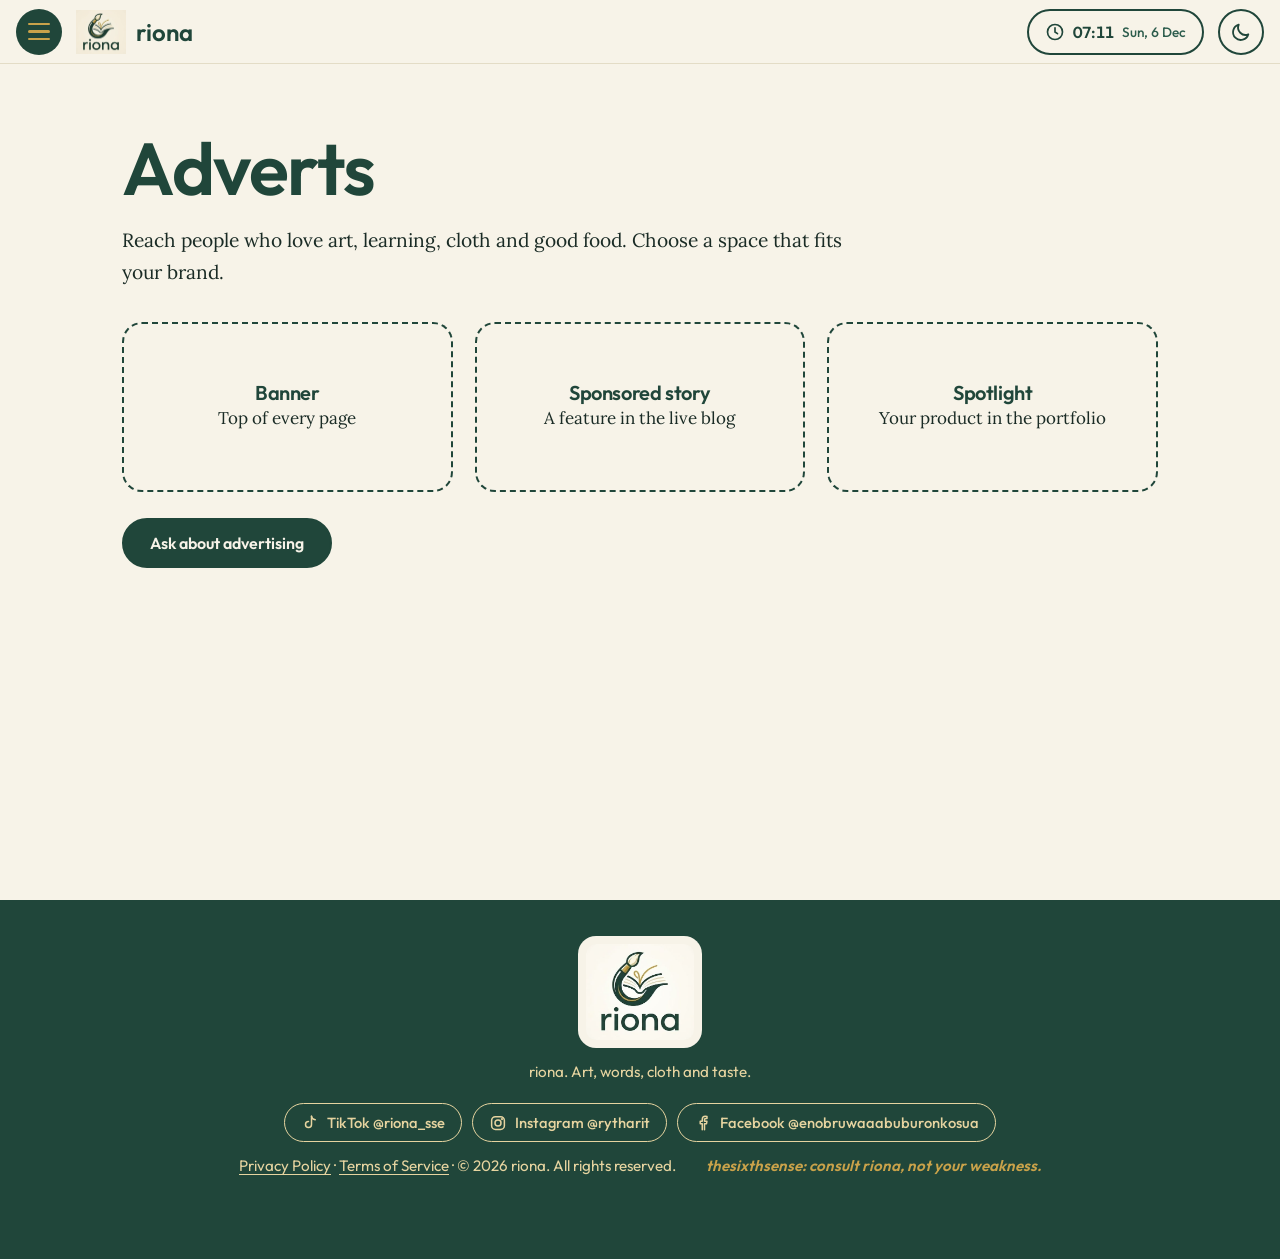
==== commit 5e898b62: "Add files via upload" ====
--- a/adverts.html
+++ b/adverts.html
@@ -31,6 +31,6 @@
 <div class="ad"><div><h3>Spotlight</h3><p>Your product in the portfolio</p></div></div></div>
 <div class="row"><a class="btn" href="feedback.html">Ask about advertising</a></div></div></section></main></main>
 <footer><img src="assets/logo-mark.jpg" alt="riona logo"><p>riona. Art, words, cloth and taste.</p>
-<div class="social" aria-label="Find us online"><a href="https://www.tiktok.com/@royalmind" target="_blank" rel="noopener noreferrer"><svg viewBox="0 0 24 24" aria-hidden="true"><path d="M14 3v11.5a3.5 3.5 0 1 1-3.5-3.5M14 3c.4 2.6 2 4.2 5 4.5"/></svg>TikTok @royalmind</a><a href="https://www.instagram.com/rytharit/" target="_blank" rel="noopener noreferrer"><svg viewBox="0 0 24 24" aria-hidden="true"><rect x="3" y="3" width="18" height="18" rx="5"/><circle cx="12" cy="12" r="4"/><path d="M17.5 6.5h.01"/></svg>Instagram @rytharit</a><a href="https://www.instagram.com/enobruwaaabuburonkosua/" target="_blank" rel="noopener noreferrer"><svg viewBox="0 0 24 24" aria-hidden="true"><rect x="3" y="3" width="18" height="18" rx="5"/><circle cx="12" cy="12" r="4"/><path d="M17.5 6.5h.01"/></svg>Instagram @enobruwaaabuburonkosua</a><a href="https://www.linkedin.com/in/ritaalorti" target="_blank" rel="noopener noreferrer"><svg viewBox="0 0 24 24" aria-hidden="true"><rect x="3" y="3" width="18" height="18" rx="4"/><path d="M8 11v6M8 7.5v.5M12 17v-6M12 13.5c0-3 5-3 5 0V17"/></svg>LinkedIn @ritaalorti</a></div>
+<div class="social" aria-label="riona on social media"><a href="https://www.tiktok.com/@riona_sse" target="_blank" rel="noopener noreferrer"><svg viewBox="0 0 24 24" aria-hidden="true"><path d="M14 3v11a4 4 0 1 1-4-4"/><path d="M14 3c.3 2.7 2 4.4 5 4.7"/></svg>TikTok @riona_sse</a><a href="https://www.instagram.com/rytharit" target="_blank" rel="noopener noreferrer"><svg viewBox="0 0 24 24" aria-hidden="true"><rect x="3.5" y="3.5" width="17" height="17" rx="5"/><circle cx="12" cy="12" r="4"/><circle cx="17.2" cy="6.8" r=".6"/></svg>Instagram @rytharit</a><a href="https://www.facebook.com/enobruwaaabuburonkosua" target="_blank" rel="noopener noreferrer"><svg viewBox="0 0 24 24" aria-hidden="true"><path d="M14 21v-8h2.7l.5-3.3H14V7.6c0-1 .4-1.6 1.7-1.6h1.6V3.2C17 3.1 16.1 3 15.1 3 12.7 3 11 4.5 11 7.2v2.5H8.3V13H11v8"/></svg>Facebook @enobruwaaabuburonkosua</a></div>
 <div class="fbar"><span><a href="privacy.html">Privacy Policy</a> &middot; <a href="terms.html">Terms of Service</a> &middot; &copy; 2026 riona. All rights reserved.</span><span class="sig">thesixthsense: consult riona, not your weakness.</span></div></footer>
 <script src="script.js"></script></body></html>
--- a/style.css
+++ b/style.css
@@ -223,3 +223,36 @@
 .hsix .mot{font-size:clamp(1.15rem,2.4vw,1.7rem);max-width:22ch}
 .hsix .mot em::after,.hsix .mot s::after{background:#a8342a}
 .wm{-webkit-mask-image:radial-gradient(closest-side,#000 50%,transparent 98%);mask-image:radial-gradient(closest-side,#000 50%,transparent 98%)}
+
+/* motto band + socials */
+.motto{background:var(--gold);color:#20463a;position:relative;overflow:hidden}
+.motto .in{text-align:center;padding:84px 22px 78px}
+.motto .eye{width:clamp(90px,14vw,130px);height:auto;overflow:visible;margin-bottom:10px}
+.motto .eye .lid,.motto .eye .ray{fill:none;stroke:#20463a;stroke-width:4.5;stroke-linecap:round;stroke-linejoin:round}
+.motto .eye .iris{fill:#20463a}.motto .eye .pupil{fill:var(--gold)}.motto .eye .shine{fill:var(--cream)}
+.motto .mk{font-weight:600;font-size:clamp(1.05rem,2.6vw,1.4rem);letter-spacing:.32em;color:#20463a;margin:6px 0 14px;max-width:none}
+.motto .ms{font-weight:600;font-size:clamp(1.9rem,5.6vw,3.7rem);line-height:1.15;letter-spacing:-.03em;color:#20463a;max-width:18ch;margin:0 auto}
+.motto .ms span{display:inline-block}
+.motto .ri{font-style:normal;position:relative}
+.motto .ri::after{content:"";position:absolute;left:0;right:0;bottom:-4px;height:5px;border-radius:3px;background:#20463a;transform:scaleX(0);transform-origin:left}
+.motto .wk{text-decoration:none;position:relative;display:inline-block}
+.motto .wk::after{content:"";position:absolute;left:-2%;right:-2%;top:54%;height:5px;border-radius:3px;background:#7a1f1f;transform:scaleX(0);transform-origin:left}
+.motto .cn{font-weight:500;margin:34px 0 0;font-size:1.05rem;color:#20463a;max-width:none}
+.motto .social{margin-top:14px}
+.social{display:flex;flex-wrap:wrap;justify-content:center;gap:10px;margin-top:22px}
+.social a{display:inline-flex;align-items:center;gap:8px;padding:9px 16px;border-radius:30px;border:1.5px solid currentColor;text-decoration:none;font:500 .92rem var(--sans);color:inherit;transition:.2s;word-break:break-all}
+.social svg{width:18px;height:18px;flex:none;fill:none;stroke:currentColor;stroke-width:2;stroke-linecap:round;stroke-linejoin:round}
+footer .social a{color:var(--gold2)}footer .social a:hover{background:var(--gold);border-color:var(--gold);color:#20463a}
+.motto .social a:hover{background:#20463a;border-color:#20463a;color:var(--cream)}
+.js .motto .rv{opacity:0;transform:translateY(26px)}
+.js .motto .d{stroke-dasharray:1;stroke-dashoffset:1}
+.js .motto .iris,.js .motto .pupil,.js .motto .shine{transform:scale(0);transform-box:fill-box;transform-origin:50% 50%}
+.js .motto.go .rv{animation:rise .85s cubic-bezier(.2,.7,.2,1) forwards;animation-delay:calc(var(--d,0)*1ms)}
+.js .motto.go .d{animation:draw .9s ease-in-out forwards;animation-delay:calc(var(--d,0)*1ms)}
+.js .motto.go .iris,.js .motto.go .pupil,.js .motto.go .shine{animation:pop .6s cubic-bezier(.3,1.5,.5,1) forwards;animation-delay:calc(var(--d,0)*1ms)}
+.js .motto.go .ri::after{animation:under .7s ease forwards 2.1s}
+.js .motto.go .wk::after{animation:under .6s ease forwards 2.6s}
+.js .motto.go .wk{animation:fadewk .6s ease forwards 2.7s}
+.js .motto.go .eye{animation:glow 3.2s ease-in-out 3s infinite}
+@keyframes fadewk{to{opacity:.5}}@keyframes glow{50%{filter:drop-shadow(0 0 10px rgba(247,243,232,.9));transform:scale(1.06)}}
+@media(prefers-reduced-motion:reduce){.js .motto .rv{opacity:1!important;transform:none!important}.js .motto .d{stroke-dashoffset:0!important}.js .motto .iris,.js .motto .pupil,.js .motto .shine{transform:scale(1)!important}.js .motto .ri::after,.js .motto .wk::after{transform:none!important}}
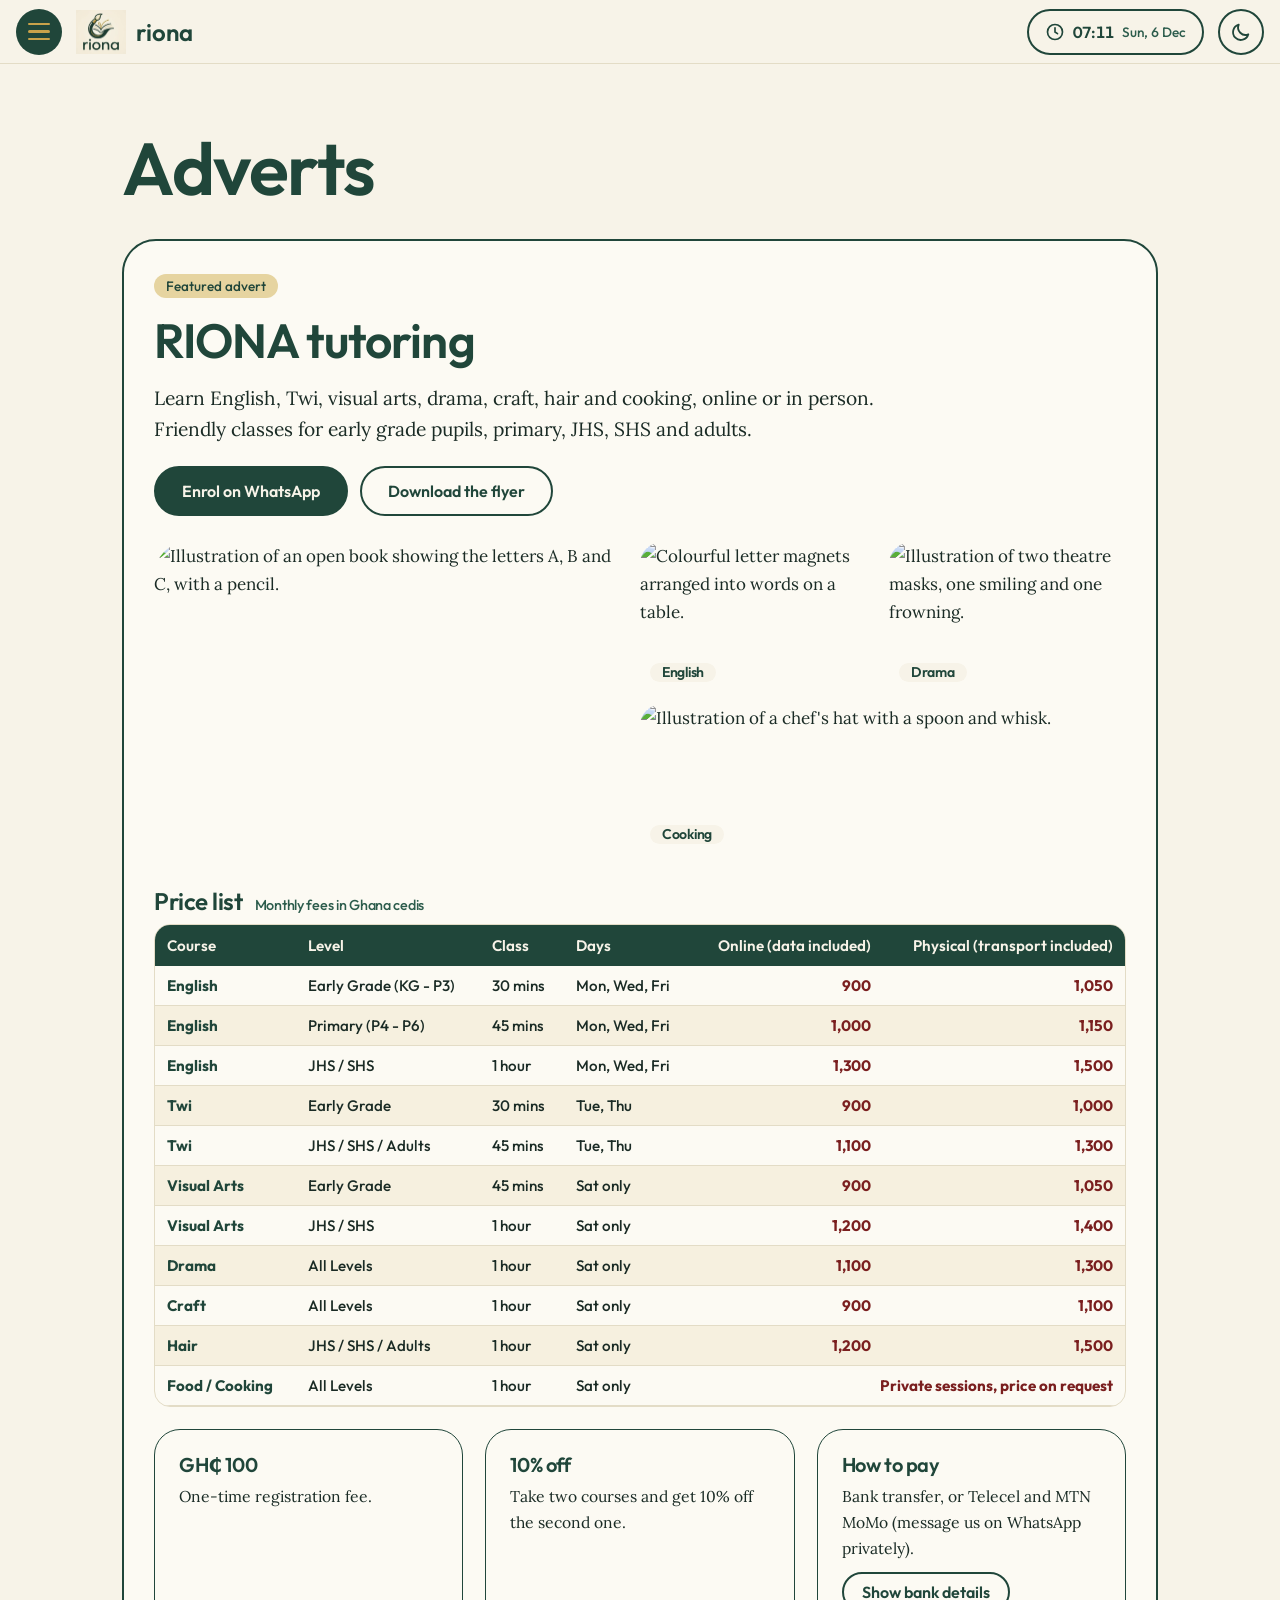
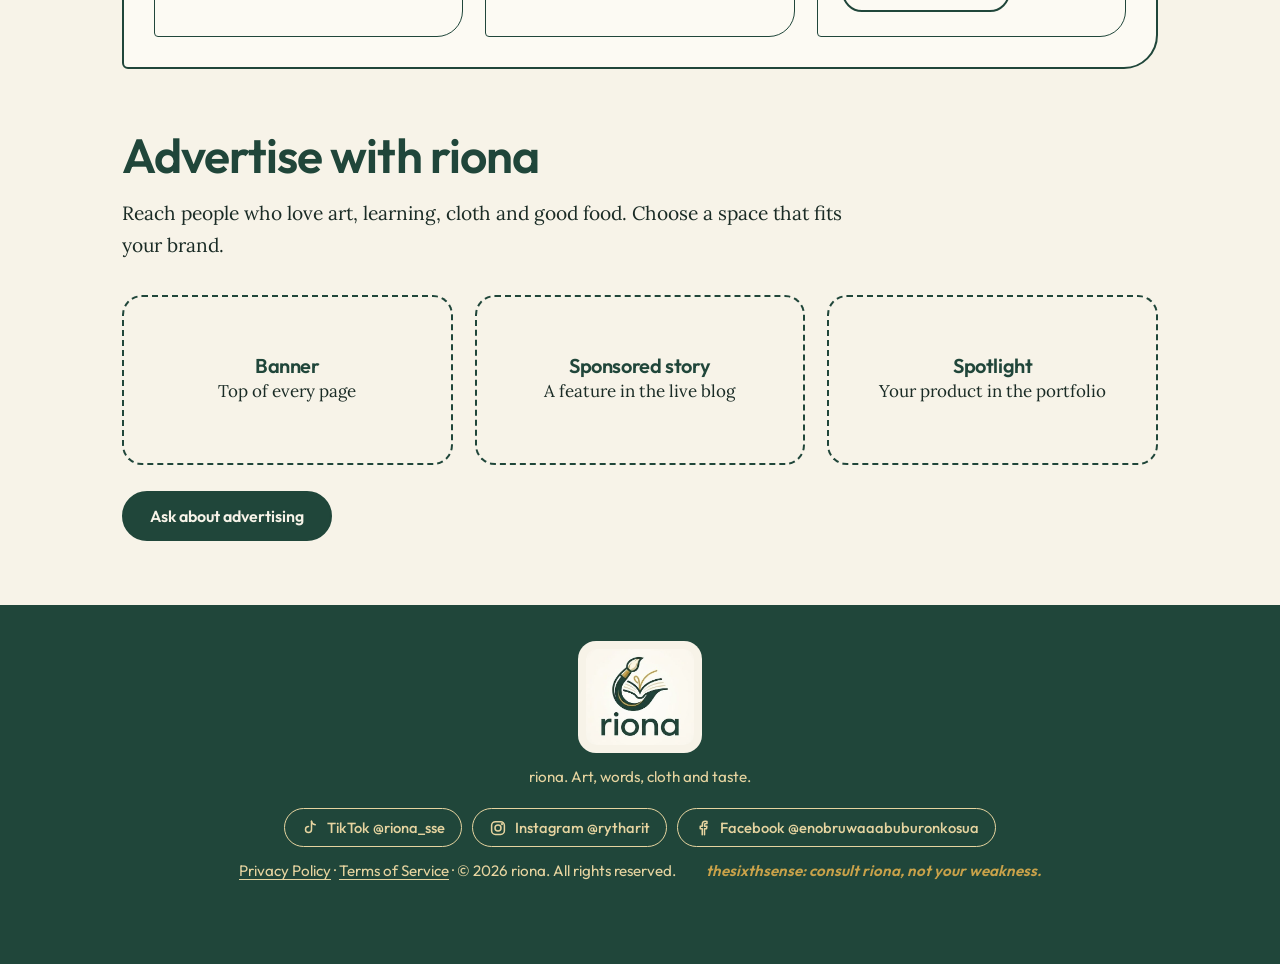
==== commit 6d762ff7: "Add files via upload" ====
--- a/adverts.html
+++ b/adverts.html
@@ -25,6 +25,19 @@
 <a href="adverts.html">Adverts</a><a href="feedback.html">Feedback</a>
 </div></nav>
 <main><section class="view on" id="adverts"><div class="in"><h1>Adverts</h1>
+<section class="tutor" id="tutoring"><span class="pill">Featured advert</span><h2>RIONA tutoring</h2>
+<p class="lede">Learn English, Twi, visual arts, drama, craft, hair and cooking, online or in person. Friendly classes for early grade pupils, primary, JHS, SHS and adults.</p>
+<div class="row"><a class="btn" href="#" data-contact="wa" role="button">Enrol on WhatsApp</a><a class="btn o" href="assets/riona-tutoring-flyer.pdf" download>Download the flyer</a></div>
+<div class="tgal"><figure class="big"><img src="assets/tutor-hero.jpg" alt="Illustration of an open book showing the letters A, B and C, with a pencil." loading="lazy"></figure>
+<figure><img src="assets/tutor-english.jpg" alt="Colourful letter magnets arranged into words on a table." loading="lazy"><figcaption class="sans">English</figcaption></figure>
+<figure><img src="assets/tutor-drama.jpg" alt="Illustration of two theatre masks, one smiling and one frowning." loading="lazy"><figcaption class="sans">Drama</figcaption></figure>
+<figure><img src="assets/tutor-cooking.jpg" alt="Illustration of a chef's hat with a spoon and whisk." loading="lazy"><figcaption class="sans">Cooking</figcaption></figure></div>
+<h3 class="ph">Price list <span class="sans">Monthly fees in Ghana cedis</span></h3>
+<div class="tw"><table class="pt"><thead><tr><th>Course</th><th>Level</th><th>Class</th><th>Days</th><th class="p">Online (data included)</th><th class="p">Physical (transport included)</th></tr></thead><tbody><tr><td class="c">English</td><td>Early Grade (KG - P3)</td><td>30 mins</td><td>Mon, Wed, Fri</td><td class="p">900</td><td class="p">1,050</td></tr><tr><td class="c">English</td><td>Primary (P4 - P6)</td><td>45 mins</td><td>Mon, Wed, Fri</td><td class="p">1,000</td><td class="p">1,150</td></tr><tr><td class="c">English</td><td>JHS / SHS</td><td>1 hour</td><td>Mon, Wed, Fri</td><td class="p">1,300</td><td class="p">1,500</td></tr><tr><td class="c">Twi</td><td>Early Grade</td><td>30 mins</td><td>Tue, Thu</td><td class="p">900</td><td class="p">1,000</td></tr><tr><td class="c">Twi</td><td>JHS / SHS / Adults</td><td>45 mins</td><td>Tue, Thu</td><td class="p">1,100</td><td class="p">1,300</td></tr><tr><td class="c">Visual Arts</td><td>Early Grade</td><td>45 mins</td><td>Sat only</td><td class="p">900</td><td class="p">1,050</td></tr><tr><td class="c">Visual Arts</td><td>JHS / SHS</td><td>1 hour</td><td>Sat only</td><td class="p">1,200</td><td class="p">1,400</td></tr><tr><td class="c">Drama</td><td>All Levels</td><td>1 hour</td><td>Sat only</td><td class="p">1,100</td><td class="p">1,300</td></tr><tr><td class="c">Craft</td><td>All Levels</td><td>1 hour</td><td>Sat only</td><td class="p">900</td><td class="p">1,100</td></tr><tr><td class="c">Hair</td><td>JHS / SHS / Adults</td><td>1 hour</td><td>Sat only</td><td class="p">1,200</td><td class="p">1,500</td></tr><tr><td class="c">Food / Cooking</td><td>All Levels</td><td>1 hour</td><td>Sat only</td><td class="p" colspan="2">Private sessions, price on request</td></tr></tbody></table></div>
+<div class="grid" style="margin-top:22px"><div class="box"><h3>GH&#8373; 100</h3><p>One-time registration fee.</p></div><div class="box"><h3>10% off</h3><p>Take two courses and get 10% off the second one.</p></div>
+<div class="box"><h3>How to pay</h3><p>Bank transfer, or Telecel and MTN MoMo (message us on WhatsApp privately).</p><p id="bk" hidden style="font-weight:600"></p><button class="btn o" style="margin-top:10px;padding:8px 18px" data-reveal="R0NCIEJhbmssIEtvZm9yaWR1YSBCcmFuY2ggfCBBY2NvdW50IG51bWJlciAyMDExMDEwMjY0NTI2IHwgQWNjb3VudCBuYW1lOiBSaXRhIEFsb3J0aQ==" data-target="bk">Show bank details</button></div></div>
+</section>
+<h2 class="adh">Advertise with riona</h2>
 <p class="lede">Reach people who love art, learning, cloth and good food. Choose a space that fits your brand.</p>
 <div class="grid"><div class="ad"><div><h3>Banner</h3><p>Top of every page</p></div></div>
 <div class="ad"><div><h3>Sponsored story</h3><p>A feature in the live blog</p></div></div>
--- a/style.css
+++ b/style.css
@@ -256,3 +256,35 @@
 .js .motto.go .eye{animation:glow 3.2s ease-in-out 3s infinite}
 @keyframes fadewk{to{opacity:.5}}@keyframes glow{50%{filter:drop-shadow(0 0 10px rgba(247,243,232,.9));transform:scale(1.06)}}
 @media(prefers-reduced-motion:reduce){.js .motto .rv{opacity:1!important;transform:none!important}.js .motto .d{stroke-dashoffset:0!important}.js .motto .iris,.js .motto .pupil,.js .motto .shine{transform:scale(1)!important}.js .motto .ri::after,.js .motto .wk::after{transform:none!important}}
+.feature{scroll-margin-top:90px}
+.tile.imgtile{padding:0;text-decoration:none;display:block}.tile.imgtile img{position:absolute;inset:3%;width:94%;height:94%;object-fit:contain;filter:drop-shadow(0 6px 10px rgba(0,0,0,.35));transition:transform .35s}
+.tile.imgtile:hover img{transform:scale(1.05) rotate(-1deg)}
+.tile.imgtile span{position:absolute;left:14px;bottom:12px;background:var(--cream);color:#20463a;padding:3px 13px;border-radius:20px;font:600 .95rem var(--sans)}
+.tile.imgtile.cover img{inset:0;width:100%;height:100%;object-fit:cover;object-position:50% 42%;filter:none}
+.tile.imgtile.cover span{background:var(--gold);color:#20463a}
+#digital-painting.feature.rev img{max-height:none;object-fit:contain}
+/* image tiles: show the whole artwork, label in its own strip */
+.tile.imgtile img{position:absolute;inset:auto;left:4%;top:4%;width:92%;height:78%;object-fit:contain;object-position:50% 50%}
+.tile.imgtile.cover img{left:14%;top:5%;width:72%;height:79%;object-fit:contain;filter:drop-shadow(0 6px 10px rgba(0,0,0,.4))}
+.tile.imgtile.cover::before{content:"";position:absolute;inset:-14px;background:url(assets/digital-painting.jpg) center/cover;filter:blur(14px) brightness(.85)}
+.tile.imgtile span{left:50%;right:auto;transform:translateX(-50%);bottom:12px;white-space:nowrap;z-index:1}
+
+/* tutoring advert */
+:root{--pr:#7a1f1f}:root[data-theme=dark]{--pr:#f0b9a4}
+.tutor{margin-top:30px;padding:30px;border:2px solid var(--gt);border-radius:34px 34px 34px 6px;background:var(--paper)}
+.tutor h2{margin:6px 0 4px}.tutor .row{margin-top:20px}
+.tgal{display:grid;grid-template-columns:2fr 1fr 1fr;grid-template-rows:1fr 1fr;gap:12px;margin-top:26px}
+.tgal figure{margin:0;position:relative;border-radius:22px 22px 22px 4px;overflow:hidden;min-height:150px}.tgal figure.big{grid-row:1/3;border-radius:34px 34px 34px 6px}
+.tgal img{width:100%;height:100%;object-fit:cover;display:block;position:absolute;inset:0}
+.tgal figcaption{position:absolute;left:10px;bottom:10px;background:var(--cream);color:#20463a;padding:2px 12px;border-radius:16px;font-weight:600;font-size:.88rem}
+.ph{margin:34px 0 10px;font-size:1.5rem}.ph span{font-size:.9rem;font-weight:500;color:var(--g2t);margin-left:8px}
+.tw{overflow-x:auto;border-radius:16px;border:1.5px solid var(--line)}
+.pt{width:100%;border-collapse:collapse;font:500 .95rem var(--sans);min-width:640px}
+.pt th{background:var(--green);color:var(--cream);text-align:left;padding:11px 12px;font-weight:600}
+.pt td{padding:10px 12px;border-bottom:1px solid var(--line);color:var(--ink)}.pt tr:nth-child(even) td{background:rgba(201,162,74,.12)}
+.pt th.p,.pt td.p{text-align:right}.pt td.c{font-weight:700;color:var(--gt)}.pt td.p{font-weight:700;color:var(--pr)}
+.adh{margin-top:60px}
+@media(max-width:760px){.tutor{padding:20px}.tgal{grid-template-columns:1fr 1fr;grid-template-rows:auto}.tgal figure.big{grid-column:1/3;grid-row:auto;min-height:230px}}
+.tgal figure:last-child{grid-column:2/4}
+@media(max-width:760px){.tgal figure:last-child{grid-column:auto}.tgal figure{min-height:150px}}
+[hidden]{display:none!important}
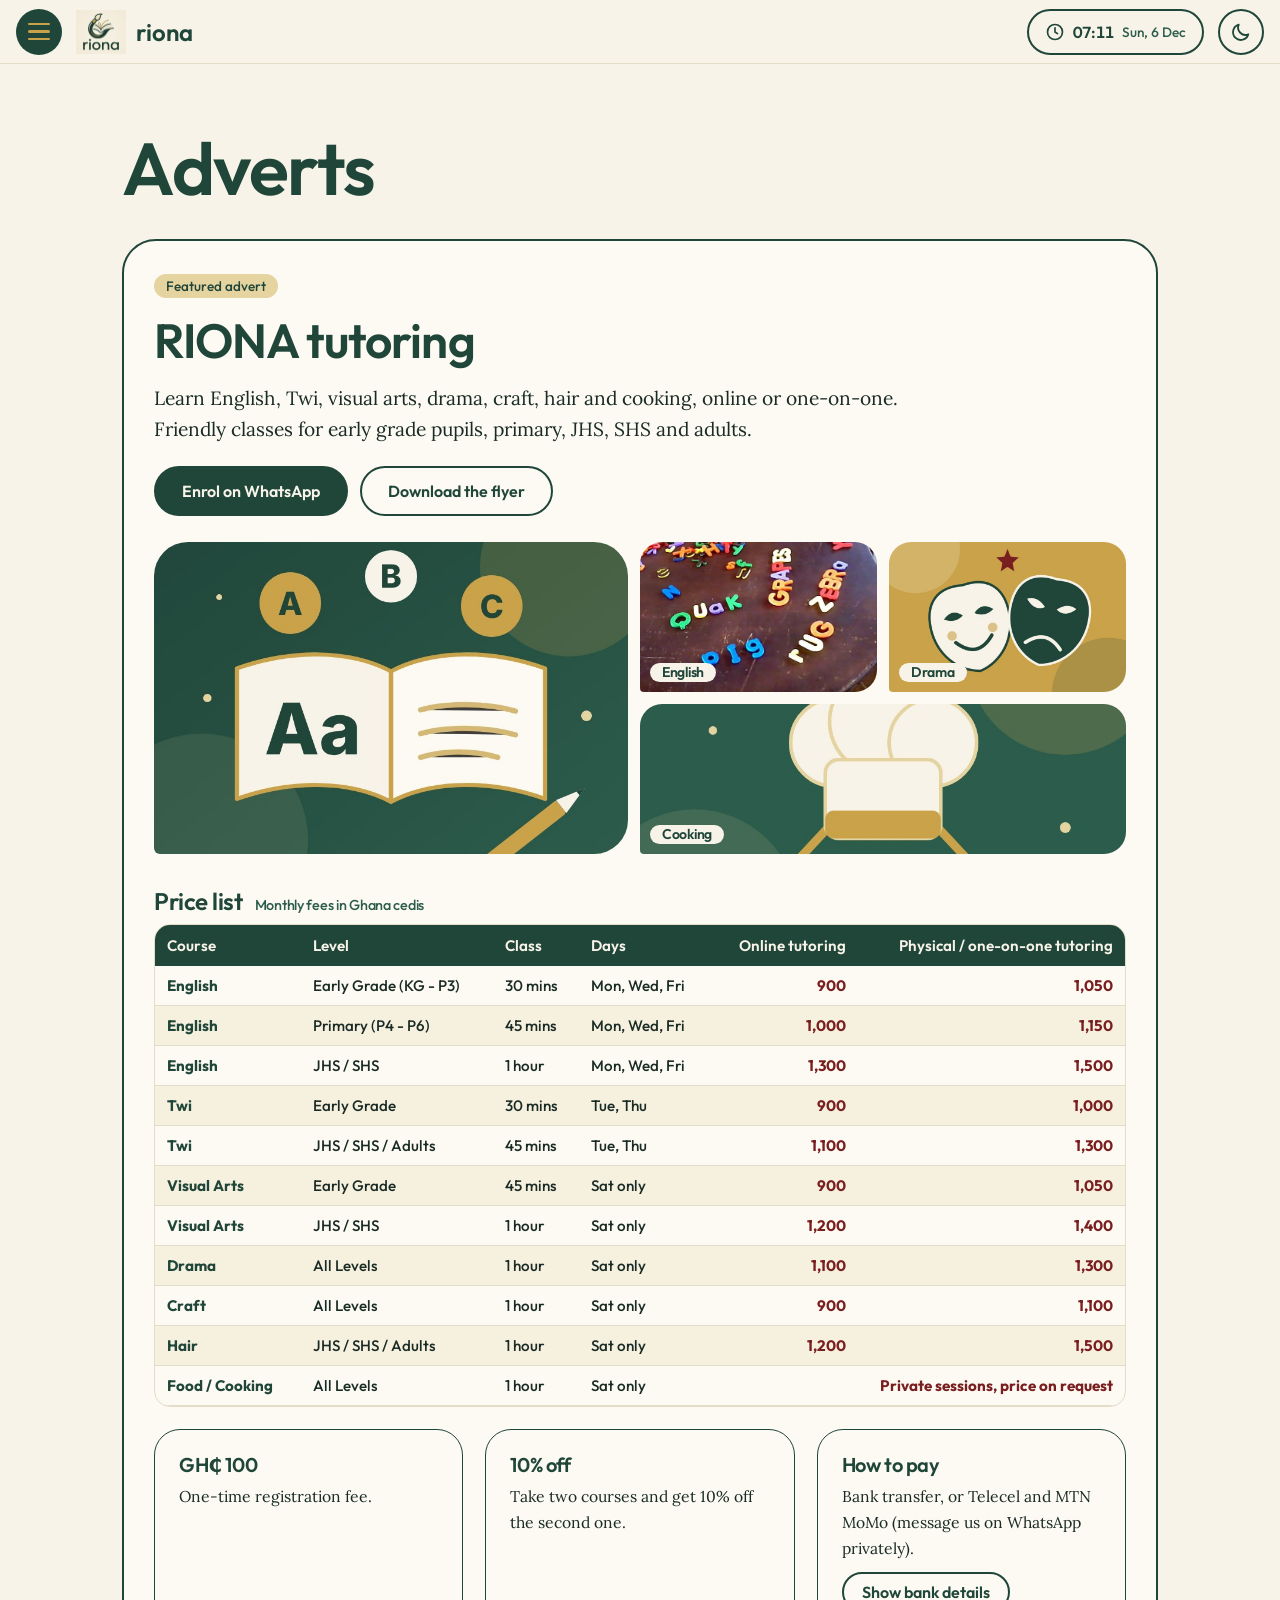
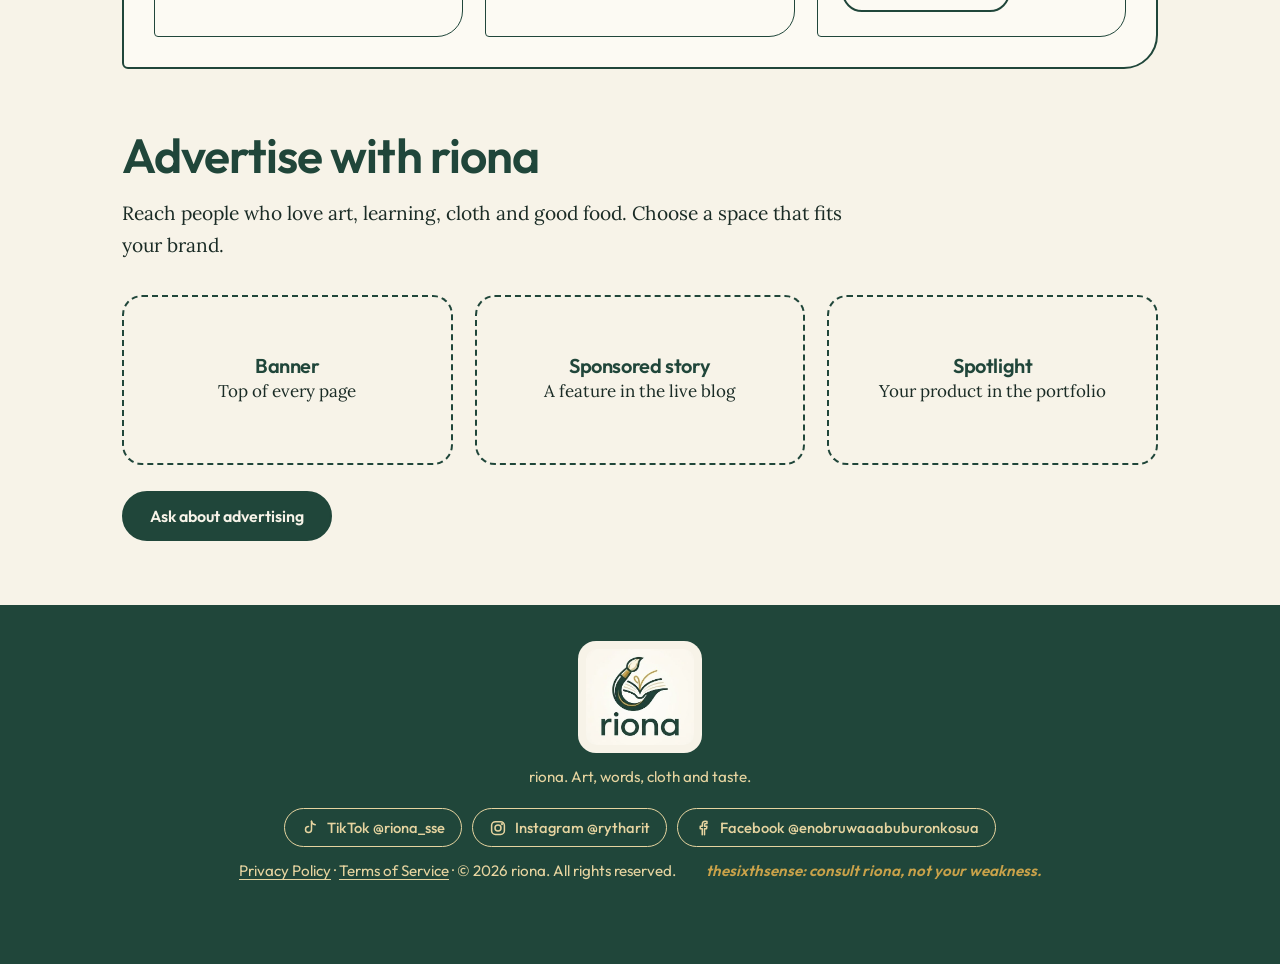
==== commit 70ad6fa6: "Add files via upload" ====
--- a/adverts.html
+++ b/adverts.html
@@ -26,14 +26,14 @@
 </div></nav>
 <main><section class="view on" id="adverts"><div class="in"><h1>Adverts</h1>
 <section class="tutor" id="tutoring"><span class="pill">Featured advert</span><h2>RIONA tutoring</h2>
-<p class="lede">Learn English, Twi, visual arts, drama, craft, hair and cooking, online or in person. Friendly classes for early grade pupils, primary, JHS, SHS and adults.</p>
+<p class="lede">Learn English, Twi, visual arts, drama, craft, hair and cooking, online or one-on-one. Friendly classes for early grade pupils, primary, JHS, SHS and adults.</p>
 <div class="row"><a class="btn" href="#" data-contact="wa" role="button">Enrol on WhatsApp</a><a class="btn o" href="assets/riona-tutoring-flyer.pdf" download>Download the flyer</a></div>
-<div class="tgal"><figure class="big"><img src="assets/tutor-hero.jpg" alt="Illustration of an open book showing the letters A, B and C, with a pencil." loading="lazy"></figure>
-<figure><img src="assets/tutor-english.jpg" alt="Colourful letter magnets arranged into words on a table." loading="lazy"><figcaption class="sans">English</figcaption></figure>
-<figure><img src="assets/tutor-drama.jpg" alt="Illustration of two theatre masks, one smiling and one frowning." loading="lazy"><figcaption class="sans">Drama</figcaption></figure>
-<figure><img src="assets/tutor-cooking.jpg" alt="Illustration of a chef's hat with a spoon and whisk." loading="lazy"><figcaption class="sans">Cooking</figcaption></figure></div>
+<div class="tgal"><figure class="big"><img src="assets/tutor-hero.jpg" alt="Cartoon of a smiling tutor holding a book, surrounded by cheerful pupils." loading="lazy"></figure>
+<figure><img src="assets/tutor-english.jpg" alt="Cartoon of two pupils at a table covered in colourful letter blocks." loading="lazy"><figcaption class="sans">English</figcaption></figure>
+<figure><img src="assets/tutor-drama.jpg" alt="Cartoon of three pupils in costume on a stage with red curtains." loading="lazy"><figcaption class="sans">Drama</figcaption></figure>
+<figure><img src="assets/tutor-cooking.jpg" alt="Cartoon of two young chefs in chef hats beside a steaming pot." loading="lazy"><figcaption class="sans">Cooking</figcaption></figure></div>
 <h3 class="ph">Price list <span class="sans">Monthly fees in Ghana cedis</span></h3>
-<div class="tw"><table class="pt"><thead><tr><th>Course</th><th>Level</th><th>Class</th><th>Days</th><th class="p">Online (data included)</th><th class="p">Physical (transport included)</th></tr></thead><tbody><tr><td class="c">English</td><td>Early Grade (KG - P3)</td><td>30 mins</td><td>Mon, Wed, Fri</td><td class="p">900</td><td class="p">1,050</td></tr><tr><td class="c">English</td><td>Primary (P4 - P6)</td><td>45 mins</td><td>Mon, Wed, Fri</td><td class="p">1,000</td><td class="p">1,150</td></tr><tr><td class="c">English</td><td>JHS / SHS</td><td>1 hour</td><td>Mon, Wed, Fri</td><td class="p">1,300</td><td class="p">1,500</td></tr><tr><td class="c">Twi</td><td>Early Grade</td><td>30 mins</td><td>Tue, Thu</td><td class="p">900</td><td class="p">1,000</td></tr><tr><td class="c">Twi</td><td>JHS / SHS / Adults</td><td>45 mins</td><td>Tue, Thu</td><td class="p">1,100</td><td class="p">1,300</td></tr><tr><td class="c">Visual Arts</td><td>Early Grade</td><td>45 mins</td><td>Sat only</td><td class="p">900</td><td class="p">1,050</td></tr><tr><td class="c">Visual Arts</td><td>JHS / SHS</td><td>1 hour</td><td>Sat only</td><td class="p">1,200</td><td class="p">1,400</td></tr><tr><td class="c">Drama</td><td>All Levels</td><td>1 hour</td><td>Sat only</td><td class="p">1,100</td><td class="p">1,300</td></tr><tr><td class="c">Craft</td><td>All Levels</td><td>1 hour</td><td>Sat only</td><td class="p">900</td><td class="p">1,100</td></tr><tr><td class="c">Hair</td><td>JHS / SHS / Adults</td><td>1 hour</td><td>Sat only</td><td class="p">1,200</td><td class="p">1,500</td></tr><tr><td class="c">Food / Cooking</td><td>All Levels</td><td>1 hour</td><td>Sat only</td><td class="p" colspan="2">Private sessions, price on request</td></tr></tbody></table></div>
+<div class="tw"><table class="pt"><thead><tr><th>Course</th><th>Level</th><th>Class</th><th>Days</th><th class="p">Online tutoring</th><th class="p">Physical / one-on-one tutoring</th></tr></thead><tbody><tr><td class="c">English</td><td>Early Grade (KG - P3)</td><td>30 mins</td><td>Mon, Wed, Fri</td><td class="p">900</td><td class="p">1,050</td></tr><tr><td class="c">English</td><td>Primary (P4 - P6)</td><td>45 mins</td><td>Mon, Wed, Fri</td><td class="p">1,000</td><td class="p">1,150</td></tr><tr><td class="c">English</td><td>JHS / SHS</td><td>1 hour</td><td>Mon, Wed, Fri</td><td class="p">1,300</td><td class="p">1,500</td></tr><tr><td class="c">Twi</td><td>Early Grade</td><td>30 mins</td><td>Tue, Thu</td><td class="p">900</td><td class="p">1,000</td></tr><tr><td class="c">Twi</td><td>JHS / SHS / Adults</td><td>45 mins</td><td>Tue, Thu</td><td class="p">1,100</td><td class="p">1,300</td></tr><tr><td class="c">Visual Arts</td><td>Early Grade</td><td>45 mins</td><td>Sat only</td><td class="p">900</td><td class="p">1,050</td></tr><tr><td class="c">Visual Arts</td><td>JHS / SHS</td><td>1 hour</td><td>Sat only</td><td class="p">1,200</td><td class="p">1,400</td></tr><tr><td class="c">Drama</td><td>All Levels</td><td>1 hour</td><td>Sat only</td><td class="p">1,100</td><td class="p">1,300</td></tr><tr><td class="c">Craft</td><td>All Levels</td><td>1 hour</td><td>Sat only</td><td class="p">900</td><td class="p">1,100</td></tr><tr><td class="c">Hair</td><td>JHS / SHS / Adults</td><td>1 hour</td><td>Sat only</td><td class="p">1,200</td><td class="p">1,500</td></tr><tr><td class="c">Food / Cooking</td><td>All Levels</td><td>1 hour</td><td>Sat only</td><td class="p" colspan="2">Private sessions, price on request</td></tr></tbody></table></div>
 <div class="grid" style="margin-top:22px"><div class="box"><h3>GH&#8373; 100</h3><p>One-time registration fee.</p></div><div class="box"><h3>10% off</h3><p>Take two courses and get 10% off the second one.</p></div>
 <div class="box"><h3>How to pay</h3><p>Bank transfer, or Telecel and MTN MoMo (message us on WhatsApp privately).</p><p id="bk" hidden style="font-weight:600"></p><button class="btn o" style="margin-top:10px;padding:8px 18px" data-reveal="R0NCIEJhbmssIEtvZm9yaWR1YSBCcmFuY2ggfCBBY2NvdW50IG51bWJlciAyMDExMDEwMjY0NTI2IHwgQWNjb3VudCBuYW1lOiBSaXRhIEFsb3J0aQ==" data-target="bk">Show bank details</button></div></div>
 </section>
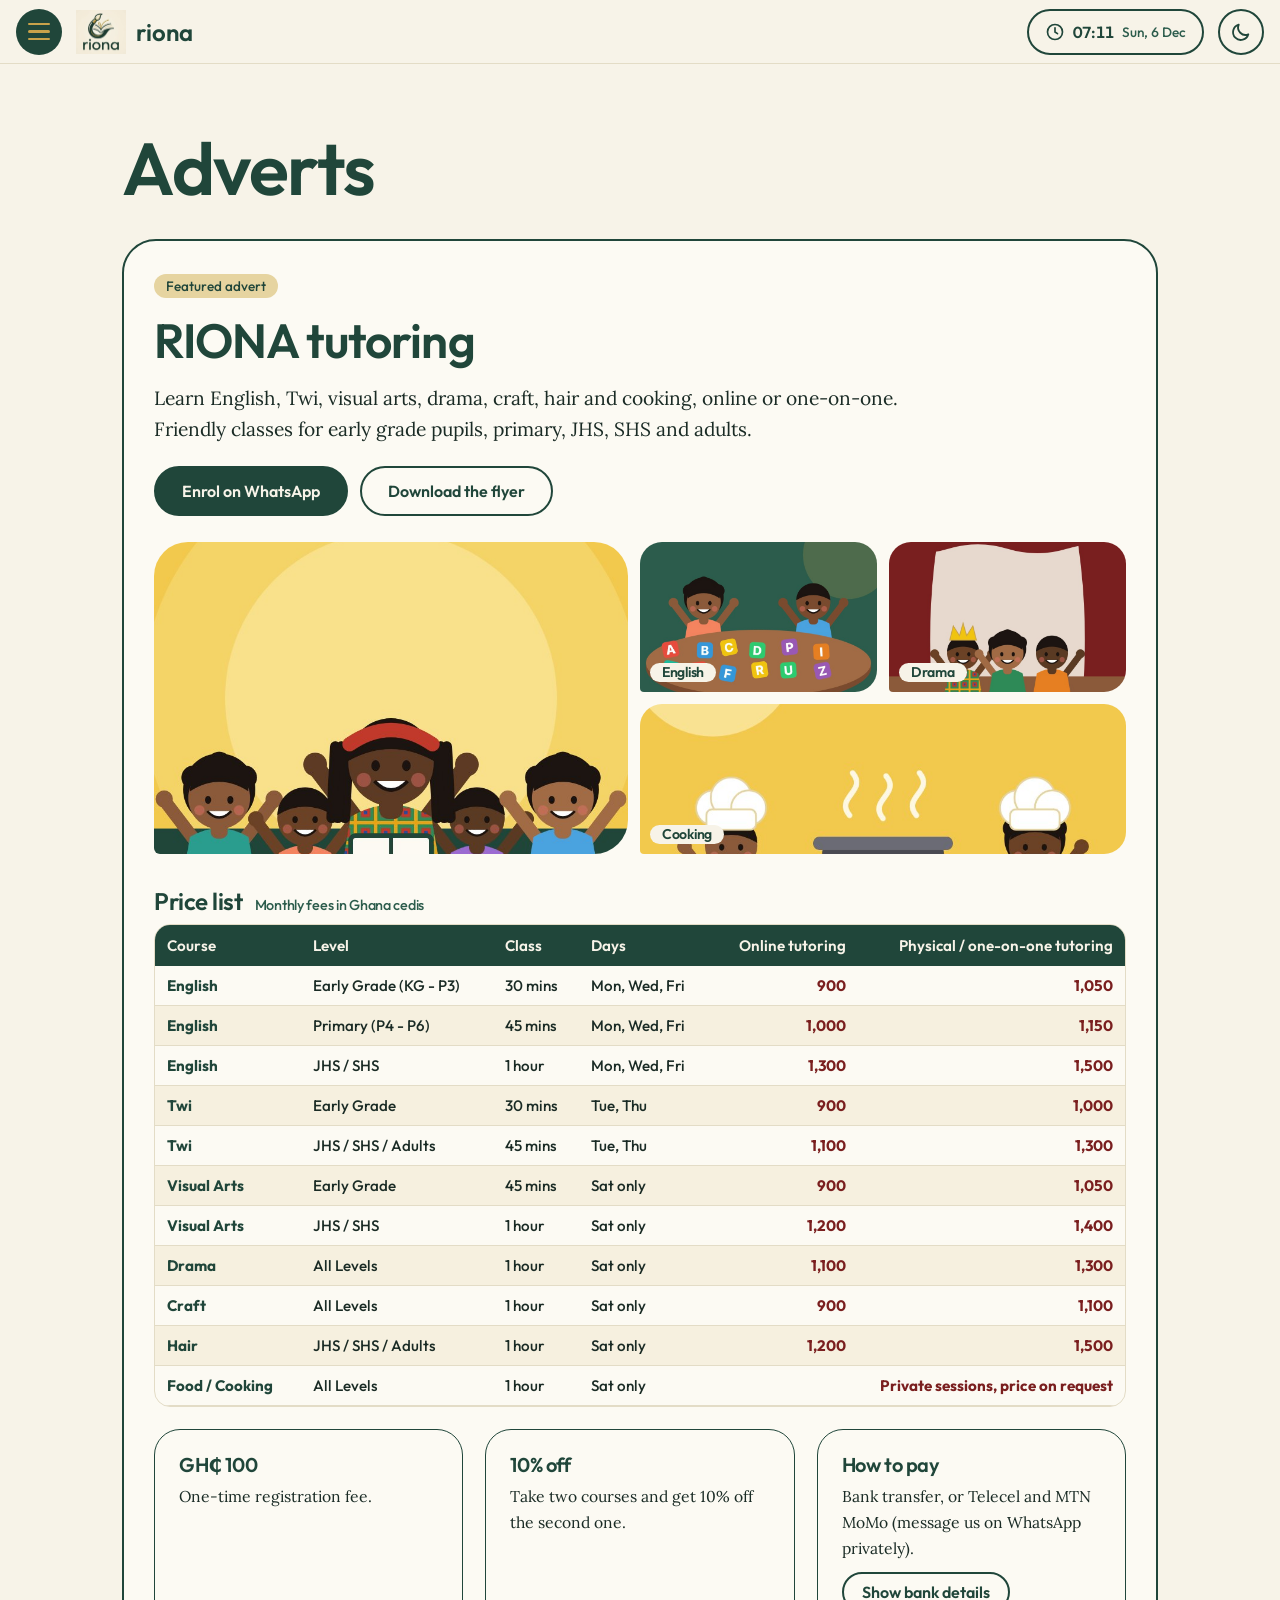
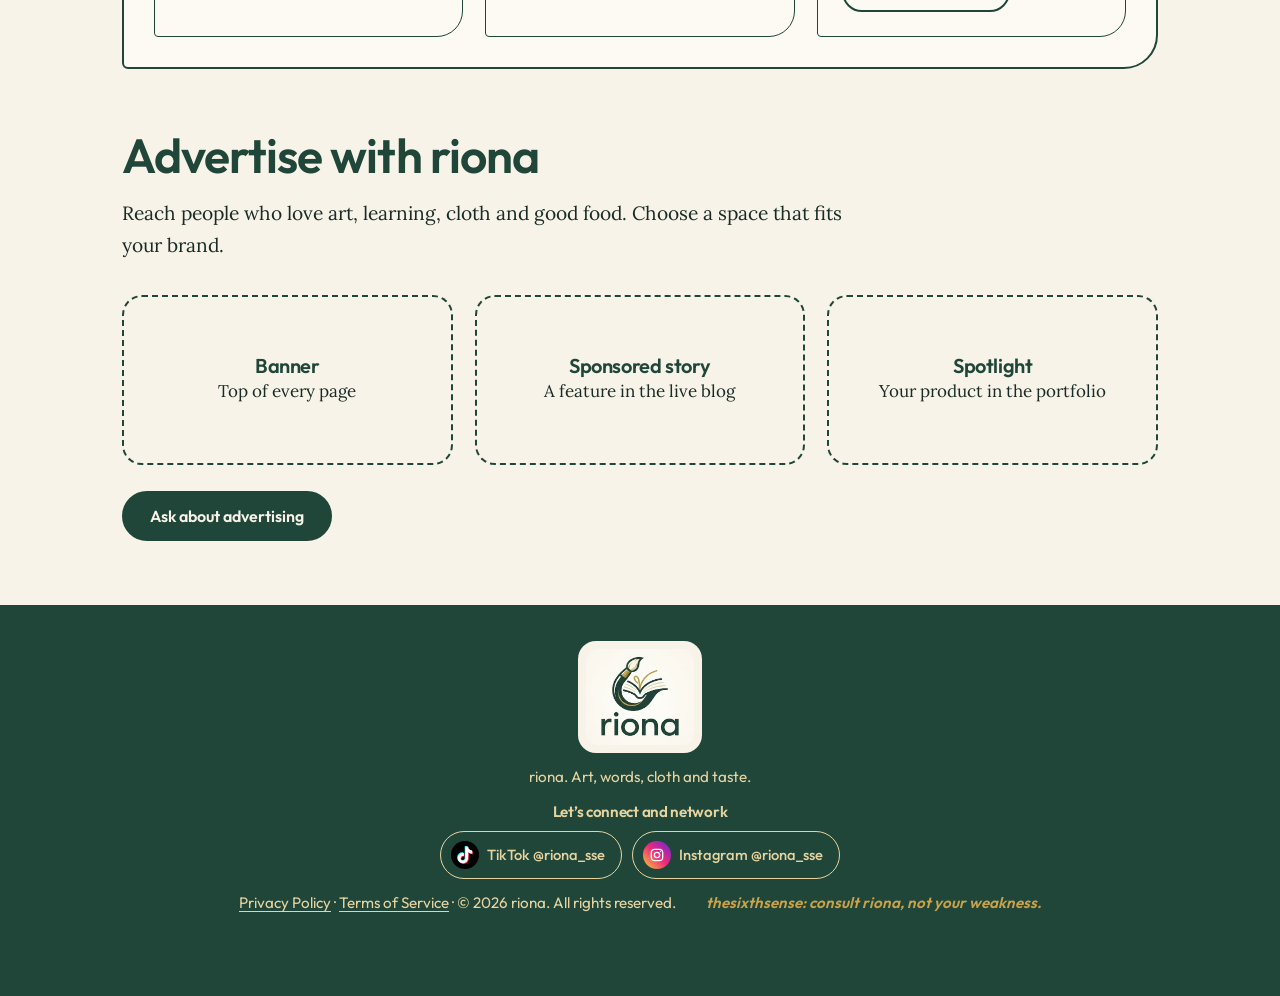
==== commit 6349b2aa: "Add files via upload" ====
--- a/adverts.html
+++ b/adverts.html
@@ -23,7 +23,7 @@
 <a href="live-blog.html">Live blog</a><a href="motivations.html">Motivations</a><a href="ai-content.html">AI content</a>
 <small>Work with riona</small>
 <a href="adverts.html">Adverts</a><a href="feedback.html">Feedback</a>
-</div></nav>
+<div class="navtag" aria-label="Brush, book, bloom"><div class="tl"><span class="w rv" style="--d:0"><svg viewBox="0 0 120 100" aria-hidden="true"><path class="d g" pathLength="1" d="M6 92C26 72 46 100 74 58" style="--d:250"/><g class="pop br" style="--d:1000"><g transform="rotate(-38 60 50) translate(0 50) scale(1 1.6) translate(0 -50)"><path class="cr bp" d="M6 50C6 46 20 44 34 45L62 46V54L34 55C20 56 6 54 6 50Z"/><rect class="gf bp" x="62" y="43" width="17" height="14" rx="2"/><path class="dk" d="M68 43V57M73 43V57"/><path class="cr bp" d="M79 43C92 41 102 46 112 50C102 54 92 59 79 57Z"/><path class="gf" d="M99 46.8C105 47.8 109 49 113 50C109 51 105 52.2 99 53.2Z"/></g></g></svg><b>Brush,</b></span><span class="w rv" style="--d:350"><svg viewBox="0 0 120 100" aria-hidden="true"><path class="pg l" d="M60 30V84C45 74 25 74 10 80V26C25 20 45 22 60 30Z" style="--d:700"/><path class="pg r" d="M60 30V84C75 74 95 74 110 80V26C95 20 75 22 60 30Z" style="--d:850"/><path class="d g" pathLength="1" d="M60 30V84" style="--d:1000"/></svg><b>book,</b></span><span class="w rv" style="--d:700"><svg class="bloom" viewBox="0 0 120 100" aria-hidden="true"><path class="d g" pathLength="1" d="M60 54V98" style="--d:1100"/><g transform="rotate(0 60 46)"><ellipse class="pet" cx="60" cy="26" rx="11" ry="20" style="--d:1300"/></g><g transform="rotate(72 60 46)"><ellipse class="pet" cx="60" cy="26" rx="11" ry="20" style="--d:1420"/></g><g transform="rotate(144 60 46)"><ellipse class="pet" cx="60" cy="26" rx="11" ry="20" style="--d:1540"/></g><g transform="rotate(216 60 46)"><ellipse class="pet" cx="60" cy="26" rx="11" ry="20" style="--d:1660"/></g><g transform="rotate(288 60 46)"><ellipse class="pet" cx="60" cy="26" rx="11" ry="20" style="--d:1780"/></g><circle class="pop cr" cx="60" cy="46" r="8" style="--d:1900"/></svg><b>bloom:</b></span></div><p class="sub rv" style="--d:1500">the home of creative things made with <em>you</em> in mind.</p></div></div></nav>
 <main><section class="view on" id="adverts"><div class="in"><h1>Adverts</h1>
 <section class="tutor" id="tutoring"><span class="pill">Featured advert</span><h2>RIONA tutoring</h2>
 <p class="lede">Learn English, Twi, visual arts, drama, craft, hair and cooking, online or one-on-one. Friendly classes for early grade pupils, primary, JHS, SHS and adults.</p>
@@ -44,6 +44,6 @@
 <div class="ad"><div><h3>Spotlight</h3><p>Your product in the portfolio</p></div></div></div>
 <div class="row"><a class="btn" href="feedback.html">Ask about advertising</a></div></div></section></main></main>
 <footer><img src="assets/logo-mark.jpg" alt="riona logo"><p>riona. Art, words, cloth and taste.</p>
-<div class="social" aria-label="riona on social media"><a href="https://www.tiktok.com/@riona_sse" target="_blank" rel="noopener noreferrer"><svg viewBox="0 0 24 24" aria-hidden="true"><path d="M14 3v11a4 4 0 1 1-4-4"/><path d="M14 3c.3 2.7 2 4.4 5 4.7"/></svg>TikTok @riona_sse</a><a href="https://www.instagram.com/rytharit" target="_blank" rel="noopener noreferrer"><svg viewBox="0 0 24 24" aria-hidden="true"><rect x="3.5" y="3.5" width="17" height="17" rx="5"/><circle cx="12" cy="12" r="4"/><circle cx="17.2" cy="6.8" r=".6"/></svg>Instagram @rytharit</a><a href="https://www.facebook.com/enobruwaaabuburonkosua" target="_blank" rel="noopener noreferrer"><svg viewBox="0 0 24 24" aria-hidden="true"><path d="M14 21v-8h2.7l.5-3.3H14V7.6c0-1 .4-1.6 1.7-1.6h1.6V3.2C17 3.1 16.1 3 15.1 3 12.7 3 11 4.5 11 7.2v2.5H8.3V13H11v8"/></svg>Facebook @enobruwaaabuburonkosua</a></div>
+<p class="cn2 sans">Let&rsquo;s connect and network</p><div class="social" aria-label="riona on social media"><a href="https://www.tiktok.com/@riona_sse" target="_blank" rel="noopener noreferrer"><span class="ico tt"><svg viewBox="-1 -1 26 26" aria-hidden="true"><path fill="#25f4ee" transform="translate(-.9 -.9)" d="M12.525.02c1.31-.02 2.61-.01 3.91-.02.08 1.53.63 3.09 1.75 4.17 1.12 1.11 2.7 1.62 4.24 1.79v4.03c-1.44-.05-2.89-.35-4.2-.97-.57-.26-1.1-.59-1.62-.93-.01 2.92.01 5.84-.02 8.75-.08 1.4-.54 2.79-1.35 3.94-1.31 1.92-3.58 3.17-5.91 3.21-1.43.08-2.86-.31-4.08-1.03-2.02-1.19-3.44-3.37-3.65-5.71-.02-.5-.03-1-.01-1.49.18-1.9 1.12-3.72 2.58-4.96 1.66-1.44 3.98-2.13 6.15-1.72.02 1.48-.04 2.96-.04 4.44-.99-.32-2.15-.23-3.02.37-.63.41-1.11 1.04-1.36 1.75-.21.51-.15 1.07-.14 1.61.24 1.64 1.82 3.02 3.5 2.87 1.12-.01 2.19-.66 2.77-1.61.19-.33.4-.67.41-1.06.1-1.79.06-3.57.07-5.36.01-4.03-.01-8.05.02-12.07z"/><path fill="#fe2c55" transform="translate(.9 .9)" d="M12.525.02c1.31-.02 2.61-.01 3.91-.02.08 1.53.63 3.09 1.75 4.17 1.12 1.11 2.7 1.62 4.24 1.79v4.03c-1.44-.05-2.89-.35-4.2-.97-.57-.26-1.1-.59-1.62-.93-.01 2.92.01 5.84-.02 8.75-.08 1.4-.54 2.79-1.35 3.94-1.31 1.92-3.58 3.17-5.91 3.21-1.43.08-2.86-.31-4.08-1.03-2.02-1.19-3.44-3.37-3.65-5.71-.02-.5-.03-1-.01-1.49.18-1.9 1.12-3.72 2.58-4.96 1.66-1.44 3.98-2.13 6.15-1.72.02 1.48-.04 2.96-.04 4.44-.99-.32-2.15-.23-3.02.37-.63.41-1.11 1.04-1.36 1.75-.21.51-.15 1.07-.14 1.61.24 1.64 1.82 3.02 3.5 2.87 1.12-.01 2.19-.66 2.77-1.61.19-.33.4-.67.41-1.06.1-1.79.06-3.57.07-5.36.01-4.03-.01-8.05.02-12.07z"/><path fill="#fff" d="M12.525.02c1.31-.02 2.61-.01 3.91-.02.08 1.53.63 3.09 1.75 4.17 1.12 1.11 2.7 1.62 4.24 1.79v4.03c-1.44-.05-2.89-.35-4.2-.97-.57-.26-1.1-.59-1.62-.93-.01 2.92.01 5.84-.02 8.75-.08 1.4-.54 2.79-1.35 3.94-1.31 1.92-3.58 3.17-5.91 3.21-1.43.08-2.86-.31-4.08-1.03-2.02-1.19-3.44-3.37-3.65-5.71-.02-.5-.03-1-.01-1.49.18-1.9 1.12-3.72 2.58-4.96 1.66-1.44 3.98-2.13 6.15-1.72.02 1.48-.04 2.96-.04 4.44-.99-.32-2.15-.23-3.02.37-.63.41-1.11 1.04-1.36 1.75-.21.51-.15 1.07-.14 1.61.24 1.64 1.82 3.02 3.5 2.87 1.12-.01 2.19-.66 2.77-1.61.19-.33.4-.67.41-1.06.1-1.79.06-3.57.07-5.36.01-4.03-.01-8.05.02-12.07z"/></svg></span>TikTok @riona_sse</a><a href="https://www.instagram.com/riona_sse" target="_blank" rel="noopener noreferrer"><span class="ico ig"><svg viewBox="0 0 24 24" aria-hidden="true"><rect x="3.5" y="3.5" width="17" height="17" rx="5"/><circle cx="12" cy="12" r="4"/><circle cx="17.2" cy="6.8" r="1" fill="#fff" stroke="none"/></svg></span>Instagram @riona_sse</a></div>
 <div class="fbar"><span><a href="privacy.html">Privacy Policy</a> &middot; <a href="terms.html">Terms of Service</a> &middot; &copy; 2026 riona. All rights reserved.</span><span class="sig">thesixthsense: consult riona, not your weakness.</span></div></footer>
 <script src="script.js"></script></body></html>
--- a/style.css
+++ b/style.css
@@ -288,3 +288,43 @@
 .tgal figure:last-child{grid-column:2/4}
 @media(max-width:760px){.tgal figure:last-child{grid-column:auto}.tgal figure{min-height:150px}}
 [hidden]{display:none!important}
+
+/* brush, book, bloom in the menu pane */
+.navtag svg .g{stroke:var(--gold);stroke-width:7;stroke-linecap:round;fill:none}
+.navtag svg .cr{fill:var(--cream)}.navtag svg .pet{fill:var(--gold)}
+.navtag svg .pg{fill:var(--cream);stroke:var(--gold);stroke-width:3;stroke-linejoin:round}
+.js .navtag .rv{opacity:0;transform:translateY(28px)}
+.js .navtag .d{stroke-dasharray:1;stroke-dashoffset:1}
+.js .navtag .pop,.js .navtag .pet{transform:scale(0);transform-box:fill-box;transform-origin:50% 100%}
+.js .navtag .pop{transform-origin:50% 50%}
+.js .navtag .pg{transform:scaleX(0);transform-box:fill-box}
+.js .navtag .pg.l{transform-origin:100% 50%}.js .navtag .pg.r{transform-origin:0 50%}
+.js nav.open .navtag .rv{animation:rise .9s cubic-bezier(.2,.7,.2,1) forwards;animation-delay:calc(var(--d,0)*1ms)}
+.js nav.open .navtag .d{animation:draw 1s ease-in-out forwards;animation-delay:calc(var(--d,0)*1ms)}
+.js nav.open .navtag .pop,.js nav.open .navtag .pet{animation:pop .6s cubic-bezier(.3,1.5,.5,1) forwards;animation-delay:calc(var(--d,0)*1ms)}
+.js nav.open .navtag .pg{animation:page .7s cubic-bezier(.2,.8,.3,1) forwards;animation-delay:calc(var(--d,0)*1ms)}
+.js nav.open .navtag .bloom{transform-origin:50% 100%;animation:sway 4.5s ease-in-out 3s infinite alternate}
+@keyframes rise{to{opacity:1;transform:none}}@keyframes draw{to{stroke-dashoffset:0}}@keyframes pop{to{transform:scale(1)}}
+@keyframes page{to{transform:scaleX(1)}}@keyframes under{to{transform:scaleX(1)}}@keyframes spin{to{transform:rotate(360deg)}}
+@keyframes sway{from{transform:rotate(-4deg)}to{transform:rotate(4deg)}}
+.navtag{margin-top:34px;padding-top:26px;border-top:2px solid rgba(201,162,74,.5);max-width:620px}
+.navtag .tl{display:flex;gap:clamp(18px,5vw,40px);flex-wrap:wrap;align-items:flex-end}
+.navtag .w{display:grid;justify-items:center;gap:6px}
+.navtag svg{width:clamp(48px,9vw,66px);height:auto;overflow:visible}
+.navtag b{font:600 clamp(1.3rem,4vw,1.8rem)/1 var(--sans);letter-spacing:-.02em;color:var(--cream)}
+.navtag .w:nth-child(3) b{color:var(--gold)}
+.navtag .sub{font:500 1.02rem/1.4 var(--sans);color:var(--gold2);margin-top:14px;max-width:34ch}
+.navtag .sub em{font-style:normal;color:var(--gold)}
+@media(prefers-reduced-motion:reduce){.js .navtag .rv{opacity:1!important;transform:none!important}.js .navtag .d{stroke-dashoffset:0!important}.js .navtag .pop,.js .navtag .pet{transform:scale(1)!important}.js .navtag .pg{transform:none!important}}
+footer .cn2{color:var(--gold2);font-weight:600;margin:18px auto 0;max-width:none}
+footer .social{margin-top:10px}
+@media(min-width:900px){nav .wrap{max-width:1040px;grid-template-columns:1fr 1.1fr;column-gap:50px;align-content:start}
+nav .wrap>a,nav .wrap>small{grid-column:1}
+nav .wrap>.navtag{grid-column:2;grid-row:1/span 16;align-self:center;margin-top:0;padding:34px;border:2px solid rgba(201,162,74,.5);border-radius:34px 34px 34px 6px;background:rgba(0,0,0,.14)}
+.navtag svg{width:clamp(60px,6vw,84px)}.navtag b{font-size:clamp(1.5rem,2.6vw,2.2rem)}.navtag .sub{font-size:1.15rem}}
+
+.social .ico{width:28px;height:28px;border-radius:50%;display:inline-grid;place-items:center;flex:none}
+.social .ico svg{width:16px;height:16px;fill:none;stroke:#fff;stroke-width:2;stroke-linecap:round;stroke-linejoin:round}
+.social .ico.tt{background:#000}.social .ico.tt svg{width:18px;height:18px;stroke:none}
+.social .ico.ig{background:linear-gradient(45deg,#f9ce34 0%,#ee2a7b 50%,#6228d7 100%)}
+.social a{padding-left:10px}
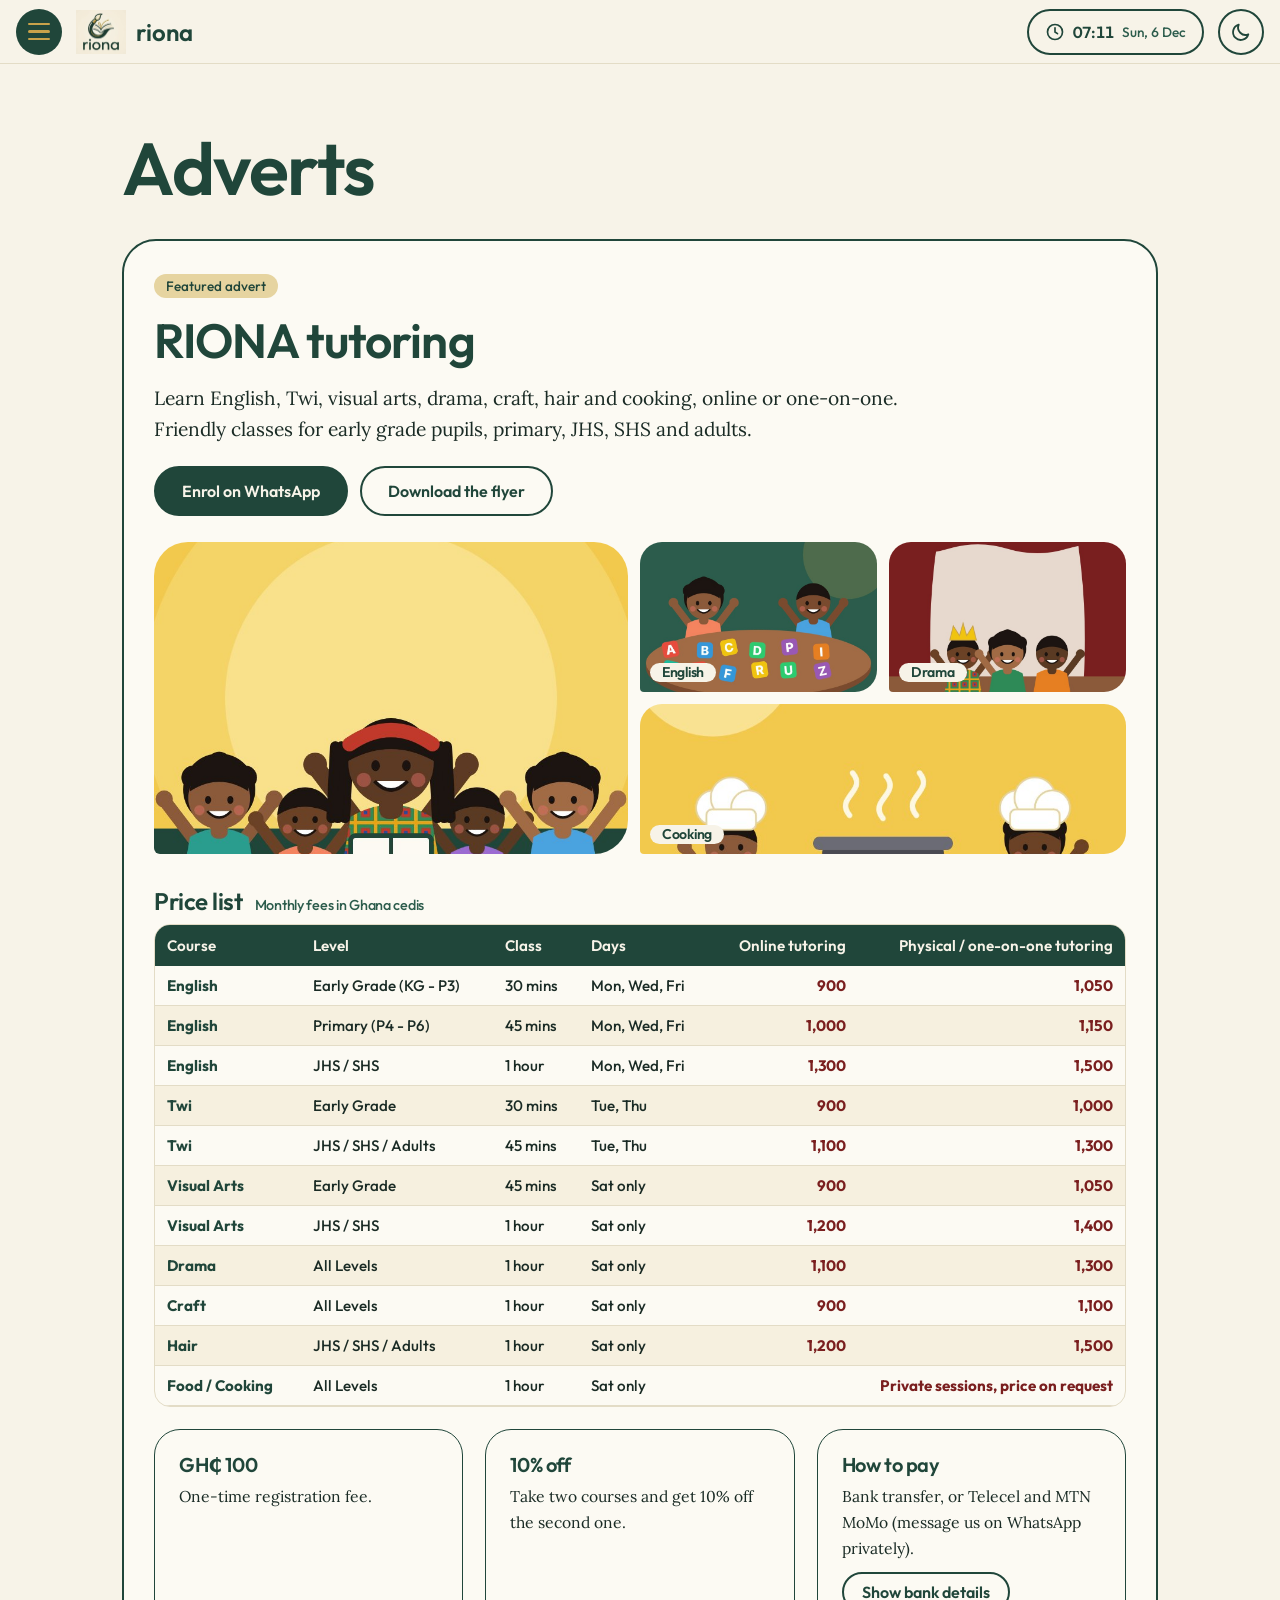
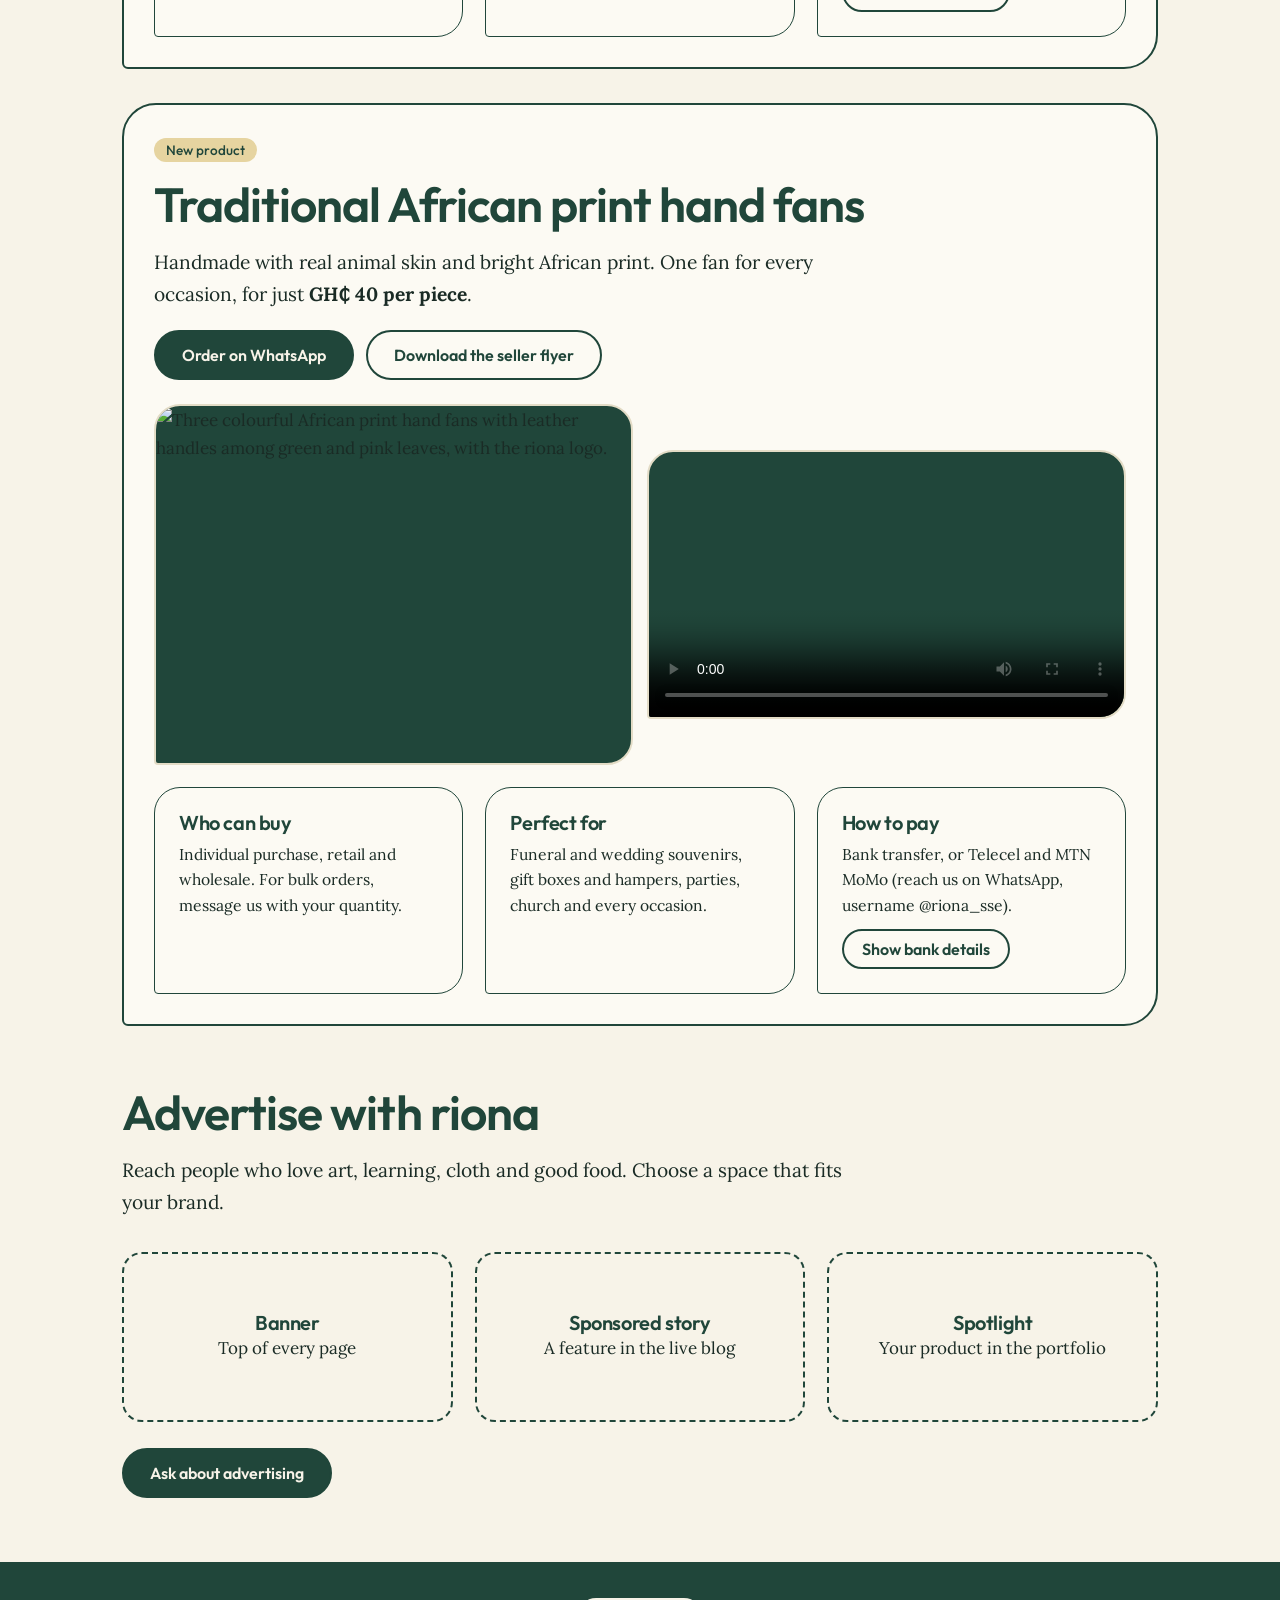
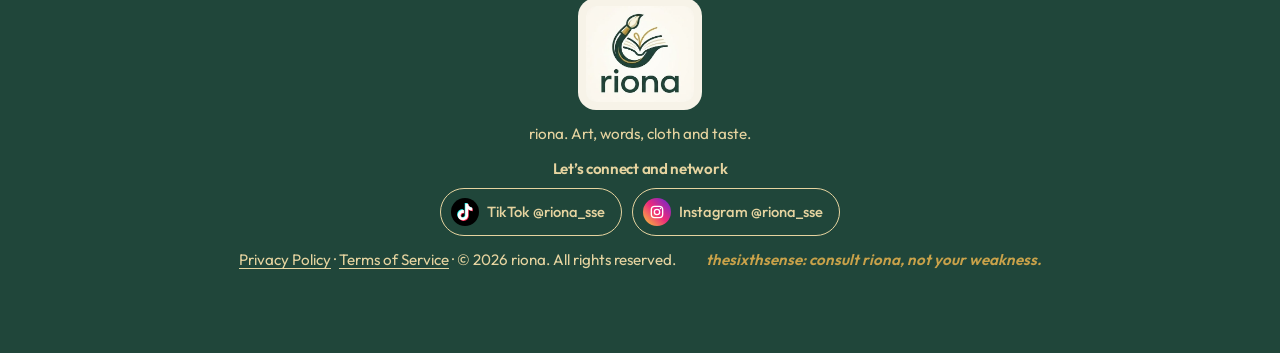
==== commit bf49acc7: "Add files via upload" ====
--- a/adverts.html
+++ b/adverts.html
@@ -37,6 +37,15 @@
 <div class="grid" style="margin-top:22px"><div class="box"><h3>GH&#8373; 100</h3><p>One-time registration fee.</p></div><div class="box"><h3>10% off</h3><p>Take two courses and get 10% off the second one.</p></div>
 <div class="box"><h3>How to pay</h3><p>Bank transfer, or Telecel and MTN MoMo (message us on WhatsApp privately).</p><p id="bk" hidden style="font-weight:600"></p><button class="btn o" style="margin-top:10px;padding:8px 18px" data-reveal="R0NCIEJhbmssIEtvZm9yaWR1YSBCcmFuY2ggfCBBY2NvdW50IG51bWJlciAyMDExMDEwMjY0NTI2IHwgQWNjb3VudCBuYW1lOiBSaXRhIEFsb3J0aQ==" data-target="bk">Show bank details</button></div></div>
 </section>
+<section class="tutor fanad" id="fans"><span class="pill">New product</span><h2>Traditional African print hand fans</h2>
+<p class="lede">Handmade with real animal skin and bright African print. One fan for every occasion, for just <b>GH&#8373; 40 per piece</b>.</p>
+<div class="row"><a class="btn" href="#" data-contact="wa" data-msg="Hello riona, I would like to order the traditional African print hand fans. Quantity: " role="button">Order on WhatsApp</a><a class="btn o" href="assets/riona-fan-flyer.pdf" download>Download the seller flyer</a></div>
+<div class="fanmedia"><figure><img src="assets/fan-photo.jpg" alt="Three colourful African print hand fans with leather handles among green and pink leaves, with the riona logo." loading="lazy"></figure>
+<figure><video controls preload="metadata" playsinline poster="assets/fan-video-poster.jpg"><source src="assets/fan-video.mp4" type="video/mp4">Your browser can&rsquo;t play this video.</video></figure></div>
+<div class="grid" style="margin-top:22px"><div class="box"><h3>Who can buy</h3><p>Individual purchase, retail and wholesale. For bulk orders, message us with your quantity.</p></div>
+<div class="box"><h3>Perfect for</h3><p>Funeral and wedding souvenirs, gift boxes and hampers, parties, church and every occasion.</p></div>
+<div class="box"><h3>How to pay</h3><p>Bank transfer, or Telecel and MTN MoMo (reach us on WhatsApp, username @riona_sse).</p><p id="bk2" hidden style="font-weight:600"></p><button class="btn o" style="margin-top:10px;padding:8px 18px" data-reveal="R0NCIEJhbmssIEtvZm9yaWR1YSBCcmFuY2ggfCBBY2NvdW50IG51bWJlciAyMDExMDEwMjY0NTI2IHwgQWNjb3VudCBuYW1lOiBSaXRhIEFsb3J0aQ==" data-target="bk2">Show bank details</button></div></div>
+</section>
 <h2 class="adh">Advertise with riona</h2>
 <p class="lede">Reach people who love art, learning, cloth and good food. Choose a space that fits your brand.</p>
 <div class="grid"><div class="ad"><div><h3>Banner</h3><p>Top of every page</p></div></div>
--- a/style.css
+++ b/style.css
@@ -328,3 +328,15 @@
 .social .ico.tt{background:#000}.social .ico.tt svg{width:18px;height:18px;stroke:none}
 .social .ico.ig{background:linear-gradient(45deg,#f9ce34 0%,#ee2a7b 50%,#6228d7 100%)}
 .social a{padding-left:10px}
+.tile.imgtile.fill img{left:0;top:0;width:100%;height:100%;object-fit:cover;filter:none}
+.tile.imgtile.fill::after{content:"";position:absolute;left:50%;top:44%;width:58px;height:58px;margin:-29px 0 0 -29px;border-radius:50%;background:rgba(32,70,58,.85) url("data:image/svg+xml,%3Csvg xmlns='http://www.w3.org/2000/svg' viewBox='0 0 24 24'%3E%3Cpath fill='%23c9a24a' d='M9 6.5v11l9-5.5z'/%3E%3C/svg%3E") center/62% no-repeat;transition:transform .25s}
+.tile.imgtile.fill:hover::after{transform:scale(1.12)}
+.vidfig{margin:0}.vidfig video{width:100%;display:block;border-radius:22px;border:2px solid var(--line);background:#20463a;aspect-ratio:2006/1080}
+.fanad{margin-top:34px}
+.fanmedia{display:grid;grid-template-columns:1fr 1fr;gap:14px;margin-top:24px}
+.fanmedia figure{margin:0;border-radius:26px 26px 26px 4px;overflow:hidden;border:2px solid var(--line);background:#20463a}
+.fanmedia img,.fanmedia video{width:100%;height:100%;display:block;object-fit:cover;aspect-ratio:4/3}
+@media(max-width:760px){.fanmedia{grid-template-columns:1fr}}
+.fanmedia{align-items:center}
+.fanmedia video{aspect-ratio:832/464;height:auto;object-fit:contain}
+.fanmedia img{aspect-ratio:4/3;height:auto}
